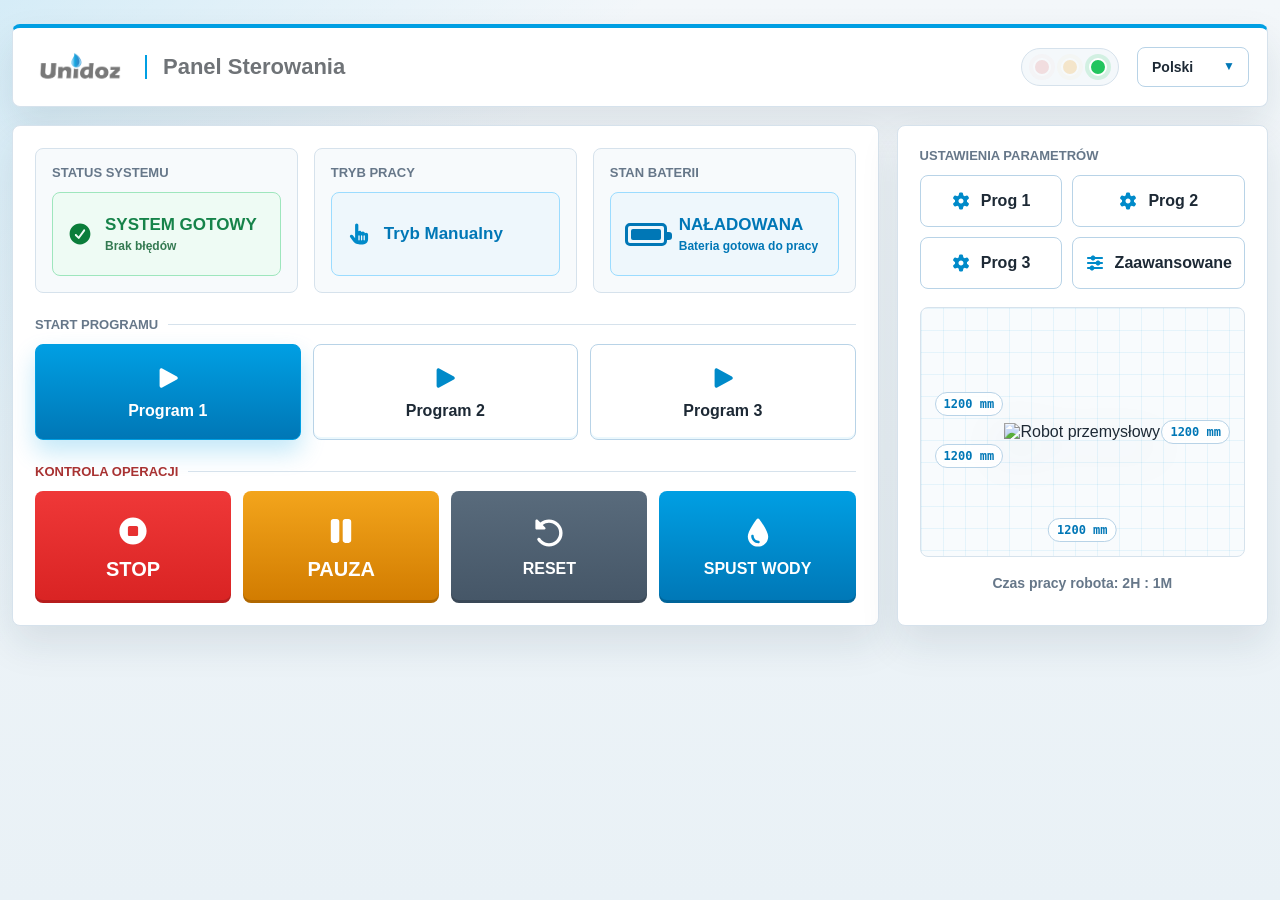
==== index.html @ 3aab7fe4 "New version of project" ====
<!DOCTYPE html>
<html lang="pl">
<head>
    <meta charset="UTF-8">
    <meta name="viewport" content="width=device-width, initial-scale=1.0">
    <title>UniDoz | Panel sterowania robota</title>
    <link rel="stylesheet" href="style.css">
</head>

<body>
<div class="container">
    <header class="topbar">
        <div class="logo-area">
            <img src="./img/unidoz_logo.png" alt="UniDoz">
            <span id="panelTitle">Panel Sterowania</span>
        </div>

        <div class="system-dots" aria-label="Lampki statusu systemu">
            <div class="dot red"></div>
            <div class="dot yellow"></div>
            <div class="dot green active"></div>
        </div>

        <div class="language-switcher">
            <select class="language-select" id="languageSelect">
                <option value="pl">Polski</option>
                <option value="en">English</option>
                <option value="de">Deutsch</option>
                <option value="fr">Francais</option>
                <option value="es">Espanol</option>
                <option value="ro">Romana</option>
                <option value="bg">Bulgarski</option>
                <option value="hu">Magyar</option>
            </select>
        </div>
    </header>

    <main class="dashboard-grid">
        <section class="main-panel">
            <div class="priority-grid">
                <div class="info-tile status-tile">
                    <div class="card-title" id="systemStatusTitle">Status systemu</div>
                    <div class="status-badge">
                        <img src="./img/check.svg" alt="">
                        <div>
                            <strong id="systemReady">SYSTEM GOTOWY</strong>
                            <small id="noErrors">Brak błędów</small>
                        </div>
                    </div>
                </div>

                <div class="info-tile">
                    <div class="card-title" id="workModeTitle">Tryb pracy</div>
                    <div class="mode-display">
                        <img id="manualModeImg" src="./img/hand-pointer.svg" alt="">
                        <span id="manualMode">Tryb Manualny</span>
                    </div>
                </div>

                <div class="info-tile battery-tile">
                    <div class="card-title" id="batteryTitle">Stan baterii</div>

                    <div class="battery-display battery-full">
                        <div class="battery-icon">
                            <div class="battery-fill"></div>
                        </div>

                        <div>
                            <strong id="batteryState">NAŁADOWANA</strong>
                            <small id="batteryInfo">Bateria gotowa do pracy</small>
                        </div>
                    </div>
                </div>
            </div>

            <div class="section-heading">
                <span id="startProgramTitle">Start Programu</span>
            </div>

            <div class="btn-group">
                <button class="btn-prog active">
                    <img id="program1" src="./img/play.svg" alt="">
                    <span id="btnProgram1">Program 1</span>
                </button>

                <button class="btn-prog">
                    <img id="program2" src="./img/play.svg" alt="">
                    <span id="btnProgram2">Program 2</span>
                </button>

                <button class="btn-prog">
                    <img id="program3" src="./img/play.svg" alt="">
                    <span id="btnProgram3">Program 3</span>
                </button>
            </div>

            <div class="section-heading danger-heading">
                <span id="operationControlTitle">Kontrola operacji</span>
            </div>

            <div class="action-grid">
                <button class="btn-action btn-stop">
                    <img id="stopIcon" src="./img/stop.svg" alt="">
                    <span id="stopBtn">STOP</span>
                </button>

                <button class="btn-action btn-pause">
                    <img id="pauseIcon" src="./img/pause.svg" alt="">
                    <span id="pauseBtn">PAUZA</span>
                </button>

                <button class="btn-action btn-reset">
                    <img id="resetIcon" src="./img/reset.svg" alt="">
                    <span id="resetBtn">RESET</span>
                </button>

                <button class="btn-action btn-water">
                    <img id="waterIcon" src="./img/droplet.svg" alt="">
                    <span id="waterBtn">SPUST WODY</span>
                </button>
            </div>
        </section>

        <aside class="side-panel">
            <div class="card-title" id="settingsTitle">Ustawienia parametrów</div>

            <div class="settings-row">
                <button class="config-btn">
                    <img src="./img/gear.svg" alt="">
                    <span id="settingsProgram1">Prog 1</span>
                </button>

                <button class="config-btn">
                    <img src="./img/gear.svg" alt="">
                    <span id="settingsProgram2">Prog 2</span>
                </button>

                <button class="config-btn">
                    <img src="./img/gear.svg" alt="">
                    <span id="settingsProgram3">Prog 3</span>
                </button>

                <button class="config-btn">
                    <img src="./img/sliders.svg" alt="">
                    <span id="advancedBtn">Zaawansowane</span>
                </button>
            </div>

            <div class="robot-visual">
                <div class="dim left-top">1200 <span class="unitMm">mm</span></div>
                <div class="dim left-bottom">1200 <span class="unitMm">mm</span></div>
                <div class="dim right">1200 <span class="unitMm">mm</span></div>
                <div class="dim bottom">1200 <span class="unitMm">mm</span></div>

                <div class="blueprint-box">
                    <img id="robotImage"
                         src="https://unidoz.com/images/com_hikashop/upload/thumbnails/666x1000f/robot_p22_1129484134.webp"
                         alt="Robot przemysłowy">
                </div>
            </div>

            <div class="work-time" id="workTime">
                Czas pracy robota: 2H : 1M
            </div>
        </aside>
    </main>
</div>

<script src="./script.js"></script>
</body>
</html>
---- style.css ----
:root {
    --brand-blue: #009fe3;
    --brand-blue-dark: #0077b6;
    --ink: #1d2935;
    --muted: #667789;
    --line: #d6e2ec;
    --panel: #ffffff;
    --panel-soft: #f7fafc;
    --field: #eef7fc;
    --success: #16834a;
    --success-bg: #eefbf4;
    --warning: #c77700;
    --warning-bg: #fff7e6;
    --danger: #d92323;
    --danger-dark: #b91515;
    --steel: #455667;
    --shadow: 0 18px 38px rgba(24, 47, 70, 0.1);
    --radius: 8px;
}

* {
    margin: 0;
    padding: 0;
    box-sizing: border-box;
}

html,
body {
    min-height: 100%;
}

body {
    min-height: 100vh;
    background:
        linear-gradient(135deg, rgba(0, 159, 227, 0.12), transparent 30%),
        linear-gradient(180deg, #f3f7fa 0%, #e9f1f6 100%);
    color: var(--ink);
    font-family: "Segoe UI", Arial, sans-serif;
    overflow-x: hidden;
}

button,
select {
    font: inherit;
}

button {
    border: 0;
}

.container {
    width: min(1280px, calc(100% - 24px));
    margin: 0 auto;
    padding: 24px 0;
}

.topbar {
    display: grid;
    grid-template-columns: 1fr auto auto;
    align-items: center;
    gap: 18px;
    background: var(--panel);
    border: 1px solid var(--line);
    border-top: 4px solid var(--brand-blue);
    border-radius: var(--radius);
    padding: 18px;
    box-shadow: var(--shadow);
}

.logo-area {
    display: flex;
    align-items: center;
    gap: 16px;
    min-width: 0;
}

.logo-area img {
    height: 42px;
    width: auto;
    border-radius: 6px;
    padding: 6px 8px;
}

.logo-area span {
    color: #6f7377;
    font-size: 22px;
    font-weight: 850;
    line-height: 1.1;
    border-left: 2px solid var(--brand-blue);
    padding-left: 16px;
}

.system-dots {
    display: flex;
    align-items: center;
    gap: 10px;
    background: #f4f8fb;
    border: 1px solid var(--line);
    border-radius: 999px;
    padding: 9px 11px;
}

.dot {
    width: 18px;
    height: 18px;
    border-radius: 50%;
    opacity: 0.2;
    border: 2px solid #ffffff;
}

.dot.active {
    opacity: 1;
}

.red {
    background: #e67575;
    box-shadow: 0 0 0 4px rgba(239, 68, 68, 0.13);
}

.yellow {
    background: #f59e0b;
    box-shadow: 0 0 0 4px rgba(245, 158, 11, 0.15);
}

.green {
    background: #22c55e;
    box-shadow: 0 0 0 4px rgba(34, 197, 94, 0.16);
}

.language-switcher {
    position: relative;
}

.language-select {
    appearance: none;
    background: #ffffff;
    color: var(--ink);
    border: 1px solid #b8d3e7;
    border-radius: var(--radius);
    padding: 11px 32px 11px 14px;
    font-size: 14px;
    font-weight: 750;
    cursor: pointer;
    outline: none;
}

.language-select option {
    background: #ffffff;
    color: var(--ink);
}

.language-switcher::after {
    content: "▼";
    position: absolute;
    right: 14px;
    top: 50%;
    transform: translateY(-55%);
    color: var(--brand-blue-dark);
    font-size: 12px;
    pointer-events: none;
}

.dashboard-grid {
    display: grid;
    grid-template-columns: minmax(0, 2.1fr) minmax(340px, 0.9fr);
    gap: 18px;
    margin-top: 18px;
}

.main-panel,
.side-panel {
    background: var(--panel);
    border: 1px solid var(--line);
    border-radius: var(--radius);
    padding: 22px;
    box-shadow: var(--shadow);
    min-width: 0;
}

.priority-grid {
    display: grid;
    grid-template-columns: repeat(3, minmax(0, 1fr));
    gap: 16px;
    margin-bottom: 22px;
}

.battery-tile {
    grid-column: auto;
}

.info-tile {
    background: var(--panel-soft);
    border: 1px solid var(--line);
    border-radius: var(--radius);
    padding: 16px;
    min-width: 0;
}

.card-title,
.section-heading {
    color: var(--muted);
    text-transform: uppercase;
    letter-spacing: 0;
    font-size: 13px;
    font-weight: 850;
    margin-bottom: 12px;
}

.section-heading {
    display: flex;
    align-items: center;
    gap: 10px;
    margin: 24px 0 12px;
}

.section-heading::after {
    content: "";
    height: 1px;
    flex: 1;
    background: var(--line);
}

.danger-heading {
    color: #a83232;
}

.status-badge,
.mode-display,
.battery-display {
    min-height: 84px;
    display: flex;
    align-items: center;
    gap: 12px;
    border-radius: var(--radius);
    padding: 14px;
}

.status-badge {
    background: var(--success-bg);
    border: 1px solid #9ee6bd;
    color: var(--success);
}

.mode-display,
.battery-display {
    background: var(--field);
    border: 1px solid #9bdcff;
    color: var(--brand-blue-dark);
}

.status-badge strong,
.battery-display strong {
    display: block;
    font-size: 17px;
    line-height: 1.15;
}

.status-badge small,
.battery-display small {
    display: block;
    margin-top: 5px;
    font-weight: 750;
    font-size: 12px;
}

.status-badge small {
    color: #347a52;
}

.mode-display {
    font-size: 17px;
    font-weight: 850;
}

.status-badge img,
.mode-display img,
.btn-prog img,
.config-btn img {
    flex: 0 0 auto;
    filter: brightness(0) saturate(100%) invert(35%) sepia(96%) saturate(1785%) hue-rotate(174deg) brightness(91%) contrast(101%);
}

.status-badge img {
    width: 26px;
    height: 26px;
    filter: brightness(0) saturate(100%) invert(35%) sepia(57%) saturate(760%) hue-rotate(94deg) brightness(92%) contrast(92%);
}

.mode-display img {
    width: 26px;
    height: 26px;
}

.battery-icon {
    position: relative;
    width: 42px;
    height: 23px;
    border: 3px solid currentColor;
    border-radius: 5px;
    padding: 3px;
    flex: 0 0 auto;
}

.battery-icon::after {
    content: "";
    position: absolute;
    right: -8px;
    top: 6px;
    width: 5px;
    height: 8px;
    background: currentColor;
    border-radius: 0 3px 3px 0;
}

.battery-fill {
    height: 100%;
    width: 100%;
    background: currentColor;
    border-radius: 2px;
}

.battery-full {
    background: var(--field);
    border-color: #9bdcff;
    color: var(--brand-blue-dark);
}

.battery-low {
    background: var(--warning-bg);
    border-color: #f3be55;
    color: var(--warning);
}

.battery-low .battery-fill {
    width: 28%;
}

.btn-group {
    display: grid;
    grid-template-columns: repeat(3, 1fr);
    gap: 12px;
}

.btn-prog {
    min-height: 96px;
    background: #ffffff;
    border: 1px solid #b8d3e7;
    color: var(--ink);
    border-radius: var(--radius);
    padding: 16px 10px;
    cursor: pointer;
    font-weight: 850;
    display: flex;
    flex-direction: column;
    align-items: center;
    justify-content: center;
    gap: 10px;
    box-shadow: inset 0 -2px 0 rgba(0, 159, 227, 0.08);
}

.btn-prog img {
    width: 28px;
    height: 28px;
}

.btn-prog.active {
    background: linear-gradient(180deg, var(--brand-blue), var(--brand-blue-dark));
    border-color: var(--brand-blue);
    color: #ffffff;
    box-shadow: 0 12px 24px rgba(0, 159, 227, 0.24);
}

.btn-prog.active img,
.btn-action img {
    filter: none;
}

.action-grid {
    display: grid;
    grid-template-columns: repeat(4, 1fr);
    gap: 12px;
}

.btn-action {
    min-height: 112px;
    border-radius: var(--radius);
    padding: 16px 10px;
    display: flex;
    flex-direction: column;
    align-items: center;
    justify-content: center;
    gap: 10px;
    font-weight: 900;
    cursor: pointer;
    color: #ffffff;
    text-align: center;
    box-shadow: inset 0 -3px 0 rgba(0, 0, 0, 0.16);
}

.btn-action img {
    width: 34px;
    height: 34px;
}

.btn-stop {
    background: linear-gradient(180deg, #ef3838, var(--danger));
    font-size: 20px;
}

.btn-pause {
    background: linear-gradient(180deg, #f3a51c, #d17b00);
    font-size: 20px;
}

.btn-reset {
    background: linear-gradient(180deg, #596b7c, var(--steel));
}

.btn-water {
    background: linear-gradient(180deg, var(--brand-blue), var(--brand-blue-dark));
}

.settings-row {
    display: grid;
    grid-template-columns: repeat(2, 1fr);
    gap: 10px;
}

.config-btn {
    min-height: 52px;
    background: #ffffff;
    border: 1px solid #b8d3e7;
    color: var(--ink);
    border-radius: var(--radius);
    padding: 12px;
    cursor: pointer;
    display: flex;
    align-items: center;
    justify-content: center;
    gap: 10px;
    font-weight: 850;
}

.config-btn img {
    width: 20px;
    height: 20px;
}

.robot-visual {
    position: relative;
    height: 250px;
    background:
        linear-gradient(rgba(0, 159, 227, 0.08) 1px, transparent 1px),
        linear-gradient(90deg, rgba(0, 159, 227, 0.08) 1px, transparent 1px),
        #f8fbfd;
    background-size: 22px 22px;
    border: 1px solid var(--line);
    border-radius: var(--radius);
    margin-top: 18px;
    overflow: hidden;
    display: flex;
    align-items: center;
    justify-content: center;
}

.blueprint-box {
    position: relative;
    z-index: 2;
}

.blueprint-box img {
    height: 285px;
    width: auto;
    max-width: 100%;
    object-fit: contain;
    filter: drop-shadow(0 14px 22px rgba(21, 42, 62, 0.15));
}

.dim {
    position: absolute;
    z-index: 3;
    color: var(--brand-blue-dark);
    font-size: 12px;
    font-weight: 850;
    font-family: Consolas, monospace;
    background: rgba(255, 255, 255, 0.9);
    border: 1px solid #b8d3e7;
    border-radius: 999px;
    padding: 4px 8px;
}

.left-top {
    left: 14px;
    top: 34%;
}

.left-bottom {
    left: 14px;
    top: 55%;
}

.right {
    right: 14px;
    top: 45%;
}

.bottom {
    bottom: 14px;
    left: 50%;
    transform: translateX(-50%);
}

.work-time {
    margin-top: 14px;
    color: var(--muted);
    padding: 4px;
    text-align: center;
    font-size: 14px;
    font-weight: 750;
}

button,
.language-select {
    transition: transform 0.18s ease, background-color 0.18s ease, border-color 0.18s ease, box-shadow 0.18s ease;
}

button:hover,
.language-select:hover {
    transform: translateY(-2px);
}

.btn-stop:hover {
    background: linear-gradient(180deg, #e02d2d, var(--danger-dark));
}

.btn-pause:hover {
    background: linear-gradient(180deg, #e79610, #bd6d00);
}

.btn-reset:hover {
    background: linear-gradient(180deg, #4f6070, #364453);
}

.btn-water:hover,
.btn-prog.active:hover {
    background: linear-gradient(180deg, #008fd0, #006aa5);
}

.btn-prog:hover,
.config-btn:hover,
.language-select:hover {
    border-color: var(--brand-blue);
    box-shadow: 0 10px 20px rgba(0, 159, 227, 0.16);
}

button:active {
    transform: translateY(0);
}

@media (max-width: 1100px) {
    .dashboard-grid,
    .priority-grid {
        grid-template-columns: 1fr;
    }

    .action-grid {
        grid-template-columns: 1fr 1fr;
    }
}

@media (max-width: 620px) {
    .container {
        width: min(100% - 16px, 520px);
        padding: 12px 0;
    }

    .topbar {
        grid-template-columns: 1fr;
        align-items: stretch;
    }

    .logo-area {
        justify-content: center;
        text-align: center;
        flex-direction: column;
    }

    .logo-area span {
        border-left: 0;
        border-top: 2px solid var(--brand-blue);
        padding-left: 0;
        padding-top: 12px;
    }

    .system-dots {
        justify-content: center;
    }

    .language-select {
        width: 100%;
    }

    .main-panel,
    .side-panel {
        padding: 16px;
    }

    .btn-group {
        grid-template-columns: 1fr;
    }

    .action-grid {
        grid-template-columns: 1fr;
    }

    .settings-row {
        grid-template-columns: 1fr;
    }

    .btn-action {
        min-height: 86px;
    }

    .robot-visual {
        height: 260px;
    }

    .blueprint-box img {
        height: 245px;
    }
}
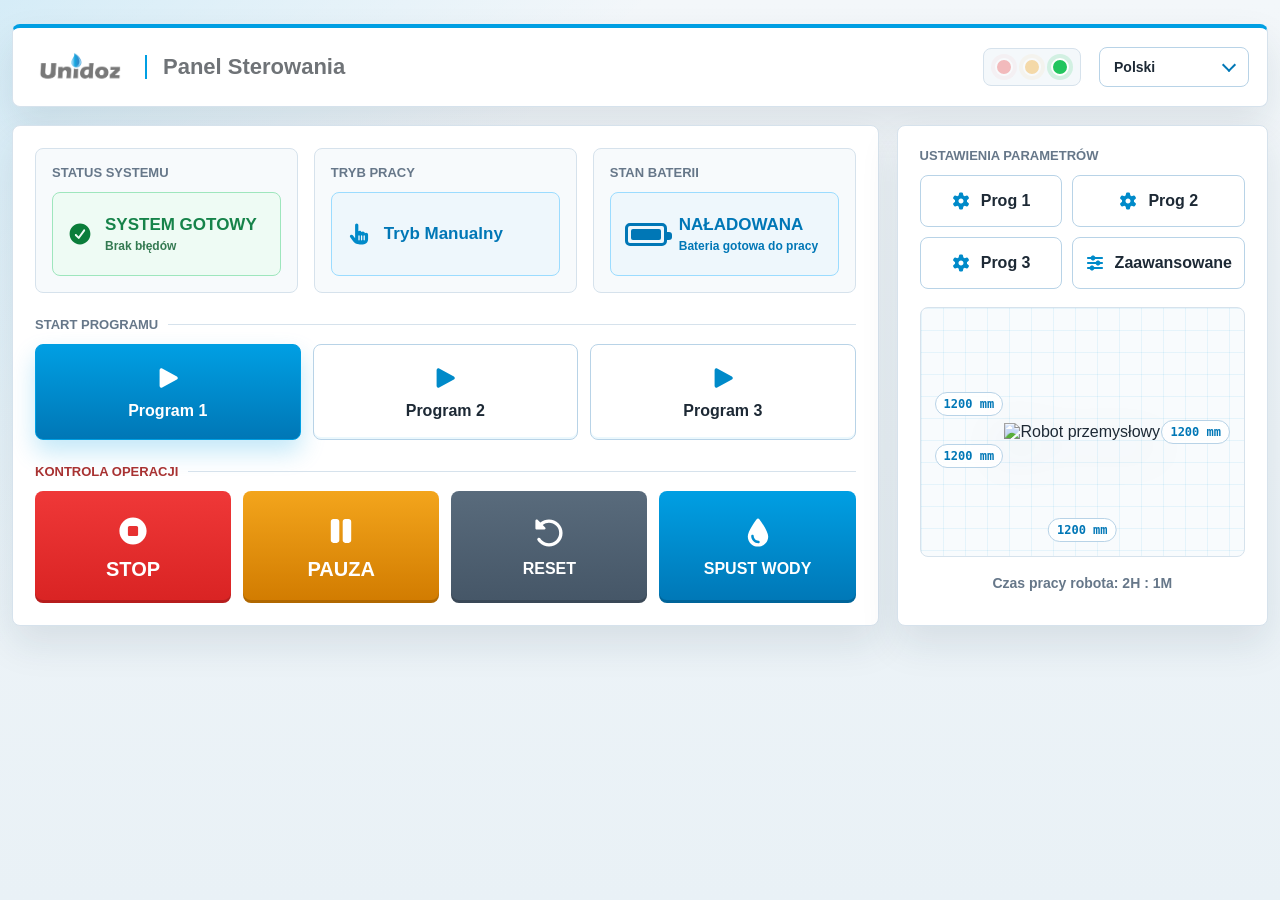
==== commit 90b3d8b0: "Changed header design" ====
--- a/index.html
+++ b/index.html
@@ -22,7 +22,23 @@
         </div>
 
         <div class="language-switcher">
-            <select class="language-select" id="languageSelect">
+            <button class="language-button" id="languageButton" type="button" aria-haspopup="listbox" aria-expanded="false">
+                <span class="language-label-full" id="selectedLanguageLabel">Polski</span>
+                <span class="language-label-short" id="selectedLanguageShort">PL</span>
+            </button>
+
+            <ul class="language-menu" id="languageMenu" role="listbox">
+                <li><button type="button" class="language-option active" data-lang="pl" data-short="PL">Polski</button></li>
+                <li><button type="button" class="language-option" data-lang="en" data-short="EN">English</button></li>
+                <li><button type="button" class="language-option" data-lang="de" data-short="DE">Deutsch</button></li>
+                <li><button type="button" class="language-option" data-lang="fr" data-short="FR">Francais</button></li>
+                <li><button type="button" class="language-option" data-lang="es" data-short="ES">Espanol</button></li>
+                <li><button type="button" class="language-option" data-lang="ro" data-short="RO">Romana</button></li>
+                <li><button type="button" class="language-option" data-lang="bg" data-short="BG">Bulgarski</button></li>
+                <li><button type="button" class="language-option" data-lang="hu" data-short="HU">Magyar</button></li>
+            </ul>
+
+            <select class="language-select" id="languageSelect" aria-hidden="true" tabindex="-1">
                 <option value="pl">Polski</option>
                 <option value="en">English</option>
                 <option value="de">Deutsch</option>
--- a/style.css
+++ b/style.css
@@ -96,7 +96,7 @@
     gap: 10px;
     background: #f4f8fb;
     border: 1px solid var(--line);
-    border-radius: 999px;
+    border-radius: var(--radius);
     padding: 9px 11px;
 }
 
@@ -104,7 +104,7 @@
     width: 18px;
     height: 18px;
     border-radius: 50%;
-    opacity: 0.2;
+    opacity: 0.34;
     border: 2px solid #ffffff;
 }
 
@@ -113,7 +113,7 @@
 }
 
 .red {
-    background: #e67575;
+    background: #ef4444;
     box-shadow: 0 0 0 4px rgba(239, 68, 68, 0.13);
 }
 
@@ -129,35 +129,96 @@
 
 .language-switcher {
     position: relative;
+    min-width: 150px;
 }
 
 .language-select {
+    position: absolute;
+    width: 1px;
+    height: 1px;
+    opacity: 0;
+    pointer-events: none;
+}
+
+.language-button {
     appearance: none;
+    position: relative;
+    width: 100%;
     background: #ffffff;
     color: var(--ink);
     border: 1px solid #b8d3e7;
     border-radius: var(--radius);
-    padding: 11px 32px 11px 14px;
+    padding: 11px 40px 11px 14px;
     font-size: 14px;
     font-weight: 750;
     cursor: pointer;
     outline: none;
-}
-
-.language-select option {
-    background: #ffffff;
-    color: var(--ink);
-}
-
-.language-switcher::after {
-    content: "▼";
+    text-align: left;
+}
+
+.language-label-short {
+    display: none;
+}
+
+.language-button::after {
+    content: "";
     position: absolute;
     right: 14px;
     top: 50%;
-    transform: translateY(-55%);
+    width: 8px;
+    height: 8px;
+    border-right: 2px solid var(--brand-blue-dark);
+    border-bottom: 2px solid var(--brand-blue-dark);
+    transform: translateY(-70%) rotate(45deg);
+    transform-origin: center;
+    pointer-events: none;
+    transition: transform 0.2s ease, border-color 0.2s ease;
+}
+
+.language-switcher.is-open .language-button::after {
+    transform: translateY(-25%) rotate(225deg);
+    border-color: var(--brand-blue);
+}
+
+.language-menu {
+    position: absolute;
+    top: calc(100% + 8px);
+    right: 0;
+    z-index: 20;
+    width: 100%;
+    list-style: none;
+    background: #ffffff;
+    border: 1px solid #b8d3e7;
+    border-radius: var(--radius);
+    box-shadow: 0 18px 34px rgba(24, 47, 70, 0.16);
+    overflow: hidden;
+    opacity: 0;
+    visibility: hidden;
+    transform: translateY(-8px) scaleY(0.94);
+    transform-origin: top;
+    transition: opacity 0.18s ease, transform 0.18s ease, visibility 0.18s ease;
+}
+
+.language-switcher.is-open .language-menu {
+    opacity: 1;
+    visibility: visible;
+    transform: translateY(0) scaleY(1);
+}
+
+.language-option {
+    width: 100%;
+    background: #ffffff;
+    color: var(--ink);
+    padding: 10px 14px;
+    cursor: pointer;
+    text-align: left;
+    font-size: 14px;
+    font-weight: 700;
+}
+
+.language-option.active {
+    background: var(--field);
     color: var(--brand-blue-dark);
-    font-size: 12px;
-    pointer-events: none;
 }
 
 .dashboard-grid {
@@ -520,41 +581,48 @@
 }
 
 button,
-.language-select {
+.language-button {
     transition: transform 0.18s ease, background-color 0.18s ease, border-color 0.18s ease, box-shadow 0.18s ease;
-}
-
-button:hover,
-.language-select:hover {
-    transform: translateY(-2px);
-}
-
-.btn-stop:hover {
-    background: linear-gradient(180deg, #e02d2d, var(--danger-dark));
-}
-
-.btn-pause:hover {
-    background: linear-gradient(180deg, #e79610, #bd6d00);
-}
-
-.btn-reset:hover {
-    background: linear-gradient(180deg, #4f6070, #364453);
-}
-
-.btn-water:hover,
-.btn-prog.active:hover {
-    background: linear-gradient(180deg, #008fd0, #006aa5);
-}
-
-.btn-prog:hover,
-.config-btn:hover,
-.language-select:hover {
-    border-color: var(--brand-blue);
-    box-shadow: 0 10px 20px rgba(0, 159, 227, 0.16);
 }
 
 button:active {
     transform: translateY(0);
+}
+
+@media (hover: hover) and (pointer: fine) {
+    .language-option:hover {
+        background: var(--field);
+        color: var(--brand-blue-dark);
+    }
+
+    button:hover,
+    .language-button:hover {
+        transform: translateY(-2px);
+    }
+
+    .btn-stop:hover {
+        background: linear-gradient(180deg, #e02d2d, var(--danger-dark));
+    }
+
+    .btn-pause:hover {
+        background: linear-gradient(180deg, #e79610, #bd6d00);
+    }
+
+    .btn-reset:hover {
+        background: linear-gradient(180deg, #4f6070, #364453);
+    }
+
+    .btn-water:hover,
+    .btn-prog.active:hover {
+        background: linear-gradient(180deg, #008fd0, #006aa5);
+    }
+
+    .btn-prog:hover,
+    .config-btn:hover,
+    .language-button:hover {
+        border-color: var(--brand-blue);
+        box-shadow: 0 10px 20px rgba(0, 159, 227, 0.16);
+    }
 }
 
 @media (max-width: 1100px) {
@@ -562,7 +630,6 @@
     .priority-grid {
         grid-template-columns: 1fr;
     }
-
     .action-grid {
         grid-template-columns: 1fr 1fr;
     }
@@ -575,29 +642,112 @@
     }
 
     .topbar {
-        grid-template-columns: 1fr;
-        align-items: stretch;
+        grid-template-columns: 1fr auto;
+        align-items: center;
+        gap: 12px;
+        padding: 10px 12px;
+        border-top-width: 3px;
     }
 
     .logo-area {
+        grid-column: auto;
+        grid-row: 1;
+        justify-content: flex-start;
+        text-align: left;
+        flex-direction: row;
+        gap: 10px;
+        min-width: 0;
+    }
+
+    .logo-area img {
+        height: 34px;
+        padding: 3px 5px;
+        flex: 0 0 auto;
+    }
+
+    .logo-area span {
+        border-left: 2px solid var(--brand-blue);
+        border-top: 0;
+        padding-left: 10px;
+        padding-top: 0;
+        /* font-size: 22px; */
+        white-space: normal;
+        overflow-wrap: anywhere;
+    }
+
+    .system-dots {
+        grid-column: 1 / -1;
+        grid-row: 2;
         justify-content: center;
+        justify-self: center;
+        gap: 14px;
+        padding: 12px 18px;
+        min-height: 54px;
+        width: max-content;
+        box-shadow: 0 10px 24px rgba(24, 47, 70, 0.1);    
+        margin-top: 12px;
+    }
+
+    .dot {
+        width: 24px;
+        height: 24px;
+        border-width: 3px;
+    }
+
+    .language-switcher {
+        grid-column: 2;
+        grid-row: 1;
+        width: auto;
+        min-width: 0;
+        justify-self: end;
+    }
+
+    .language-button {
+        min-height: 34px;
+        width: 54px;
+        padding: 7px 22px 7px 8px;
+        color: var(--muted);
+        font-size: 12px;
+        font-weight: 800;
+        background: #f8fbfd;
+        border-color: #d6e2ec;
         text-align: center;
-        flex-direction: column;
-    }
-
-    .logo-area span {
-        border-left: 0;
-        border-top: 2px solid var(--brand-blue);
-        padding-left: 0;
-        padding-top: 12px;
-    }
-
-    .system-dots {
-        justify-content: center;
-    }
-
-    .language-select {
-        width: 100%;
+    }
+
+    .language-label-full {
+        display: none;
+    }
+
+    .language-label-short {
+        display: inline;
+    }
+
+    .language-button::after {
+        right: 9px;
+        width: 6px;
+        height: 6px;
+        border-width: 1.5px;
+        border-color: var(--muted);
+    }
+
+    .language-menu {
+        top: calc(100% + 6px);
+        right: 0;
+        width: 118px;
+    }
+
+    .language-option {
+        padding: 9px 12px;
+        font-size: 13px;
+    }
+
+    .language-option {
+        font-size: 0;
+    }
+
+    .language-option::after {
+        content: attr(data-short);
+        font-size: 13px;
     }
 
     .main-panel,
@@ -605,10 +755,6 @@
         padding: 16px;
     }
 
-    .btn-group {
-        grid-template-columns: 1fr;
-    }
-
     .action-grid {
         grid-template-columns: 1fr;
     }
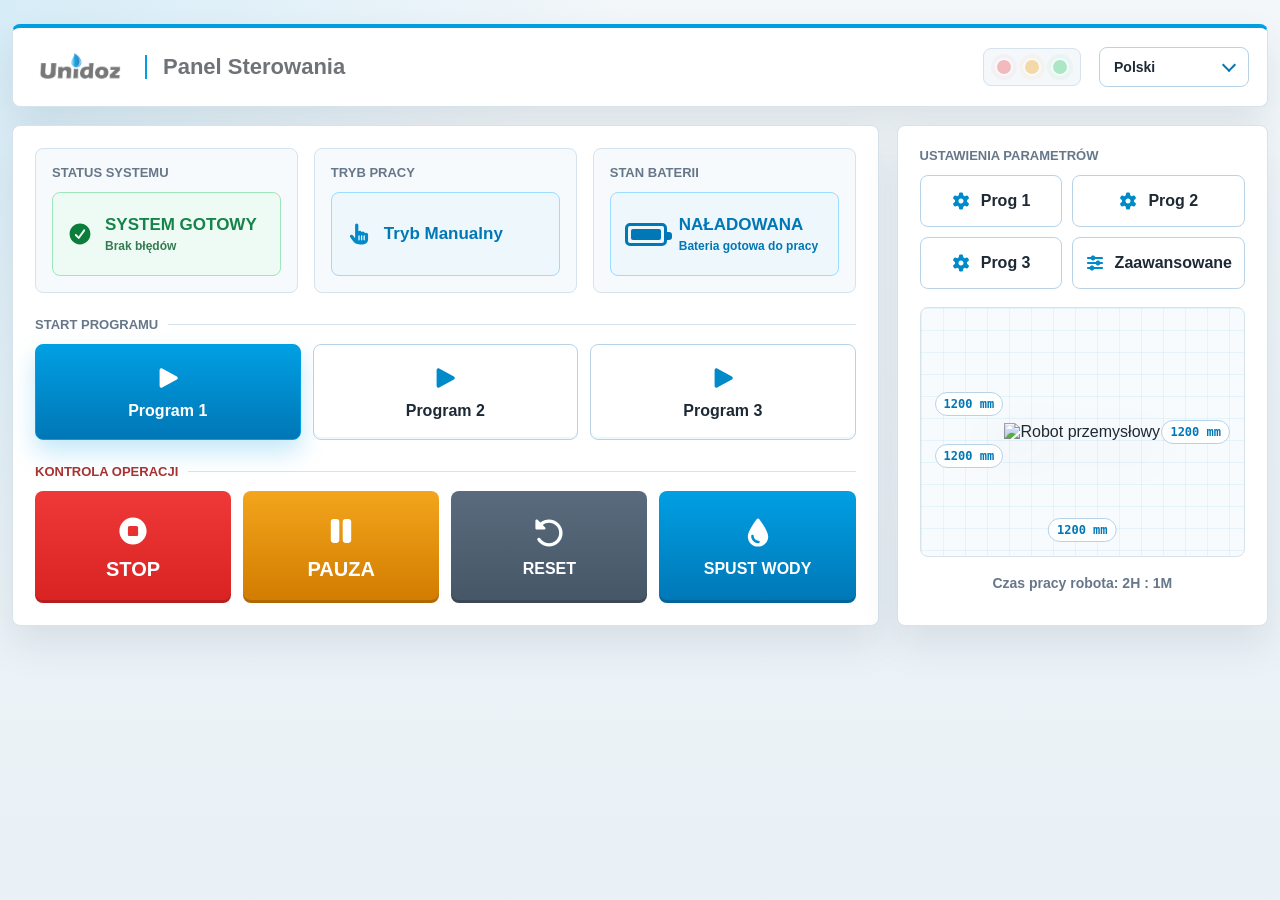
==== commit dfb94854: "Added vars to new vertion site" ====
--- a/index.html
+++ b/index.html
@@ -16,9 +16,9 @@
         </div>
 
         <div class="system-dots" aria-label="Lampki statusu systemu">
-            <div class="dot red"></div>
-            <div class="dot yellow"></div>
-            <div class="dot green active"></div>
+            <div id="redDot" class="dot red"></div>
+            <div id="yellowDot" class="dot yellow"></div>
+            <div id="greenDot" class="dot green"></div>
         </div>
 
         <div class="language-switcher">
@@ -59,7 +59,7 @@
                     <div class="status-badge">
                         <img src="./img/check.svg" alt="">
                         <div>
-                            <strong id="systemReady">SYSTEM GOTOWY</strong>
+                            <strong id="error-description">SYSTEM GOTOWY</strong>
                             <small id="noErrors">Brak błędów</small>
                         </div>
                     </div>
@@ -93,18 +93,18 @@
                 <span id="startProgramTitle">Start Programu</span>
             </div>
 
-            <div class="btn-group">
-                <button class="btn-prog active">
+            <div id="auto-btns" class="btn-group">
+                <button id="auto-btn-1" class="btn-prog active">
                     <img id="program1" src="./img/play.svg" alt="">
                     <span id="btnProgram1">Program 1</span>
                 </button>
 
-                <button class="btn-prog">
+                <button id="auto-btn-2" class="btn-prog">
                     <img id="program2" src="./img/play.svg" alt="">
                     <span id="btnProgram2">Program 2</span>
                 </button>
 
-                <button class="btn-prog">
+                <button id="auto-btn-3" class="btn-prog">
                     <img id="program3" src="./img/play.svg" alt="">
                     <span id="btnProgram3">Program 3</span>
                 </button>
@@ -115,22 +115,22 @@
             </div>
 
             <div class="action-grid">
-                <button class="btn-action btn-stop">
+                <button id="stopBtn" class="btn-action btn-stop">
                     <img id="stopIcon" src="./img/stop.svg" alt="">
                     <span id="stopBtn">STOP</span>
                 </button>
 
-                <button class="btn-action btn-pause">
+                <button id="pauseBtn" class="btn-action btn-pause">
                     <img id="pauseIcon" src="./img/pause.svg" alt="">
                     <span id="pauseBtn">PAUZA</span>
                 </button>
 
-                <button class="btn-action btn-reset">
+                <button id="resetBtn" class="btn-action btn-reset">
                     <img id="resetIcon" src="./img/reset.svg" alt="">
                     <span id="resetBtn">RESET</span>
                 </button>
 
-                <button class="btn-action btn-water">
+                <button id="drainBtn" class="btn-action btn-water">
                     <img id="waterIcon" src="./img/droplet.svg" alt="">
                     <span id="waterBtn">SPUST WODY</span>
                 </button>
@@ -160,6 +160,155 @@
                     <img src="./img/sliders.svg" alt="">
                     <span id="advancedBtn">Zaawansowane</span>
                 </button>
+            </div>
+            <!-- Settings for programs -->
+            <div class="settings-programs">
+                <button class="btn-popup">X</button>
+                <div class="title-popup" id="title-1">Zmiana parametrów programy N1</div>
+                <form id="settings-program-form1" class="settings-program">
+                    <label for="param1-1">Pozycja robota [mm]:</label>
+                    <input id="param1-1" name="param1" type="number" value=':="dbSettings".settingProgam1.setRightDistance:'>
+                    <label for="param1-2">Prędkość robota:</label>
+                    <input id="param1-2" name="param2" type="number" value=':="dbSettings".settingProgam1.setVelocity:'>
+                    <label for="param1-3">Prędkość ramia:</label>
+                    <input id="param1-3" name="param3" type="number" value=':="dbSettings".settingProgam1.setWashVelocity:'>
+                    <label for="param1-4">Prawa pozycja ramia [mm]:</label>
+                    <input id="param1-4" name="param4" type="number" value=':="dbSettings".settingProgam1.setWashRightPosition:'>
+                    <label for="param1-5">Lewa pozycja ramia [mm]:</label>
+                    <input id="param1-5"  name="param5" type="number" value=':="dbSettings".settingProgam1.setWashLeftPosition:'>
+                    <button type="submit" class="settings-btn">Zapisz ustawienia</button>
+                </form>
+            </div>
+            <div class="settings-programs">
+                <button class="btn-popup">X</button>
+                <div class="title-popup">Zmiana parametrów programy N2</div>
+                <form id="settings-program-form2" class="settings-program">
+                    <label for="param2-1">Pozycja robota [mm]:</label>
+                    <input id="param2-1" name="param1" type="number" value=':="dbSettings".settingProgam2.setRightDistance:'>
+                    <label for="param2-2">Prędkość robota:</label>
+                    <input id="param2-2" name="param2" type="number" value=':="dbSettings".settingProgam2.setVelocity:'>
+                    <label for="param2-3">Prędkość ramia:</label>
+                    <input id="param2-3" name="param3" type="number" value=':="dbSettings".settingProgam2.setWashVelocity:'>
+                    <label for="param2-4">Prawa pozycja ramia [mm]:</label>
+                    <input id="param2-4" name="param4" type="number" value=':="dbSettings".settingProgam2.setWashRightPosition:'>
+                    <label for="param2-5">Lewa pozycja ramia [mm]:</label>
+                    <input id="param2-5"  name="param5" type="number" value=':="dbSettings".settingProgam2.setWashLeftPosition:'>
+                    <button type="submit" class="settings-btn">Zapisz ustawienia</button>
+                </form>
+            </div>
+            <div class="settings-programs">
+                <button class="btn-popup">X</button>
+                <div class="title-popup">Zmiana parametrów programy N3</div>
+                <form id="settings-program-form3" class="settings-program">
+                    <label for="param3-1">Pozycja robota [mm]:</label>
+                    <input id="param3-1" name="param1" type="number" value=':="dbSettings".settingProgam3.setRightDistance:'>
+                    <label for="param3-2">Prędkość robota:</label>
+                    <input id="param3-2" name="param2" type="number" value=':="dbSettings".settingProgam3.setVelocity:'>
+                    <label for="param3-3">Prędkość ramia:</label>
+                    <input id="param3-3" name="param3" type="number" value=':="dbSettings".settingProgam3.setWashVelocity:'>
+                    <label for="param3-4">Prawa pozycja ramia [mm]:</label>
+                    <input id="param3-4" name="param4" type="number" value=':="dbSettings".settingProgam3.setWashRightPosition:'>
+                    <label for="param3-5">Lewa pozycja ramia [mm]:</label>
+                    <input id="param3-5"  name="param5" type="number" value=':="dbSettings".settingProgam3.setWashLeftPosition:'>
+                    <button type="submit" class="settings-btn">Zapisz ustawienia</button>
+                </form>
+            </div>
+            <div class="settings-programs wide-modal">
+                <button class="btn-popup">X</button>
+                <div class="title-popup">Zaawansowane parametry robota</div>
+                <form id="settings-program-form4" class="settings-program">
+                    <div class="field-pair four-cols">
+                        <div>
+                            <label for="param-robot-1">Prędkość robota w trybie ręcznym:</label>
+                            <input id="param-robot-1" name="param1" type="number" value=':="dbSettings".setManualVelocity:'>
+                        </div>
+                        <div>
+                            <label for="param-robot-2">Minimalna odleglość z przodu:</label>
+                            <input id="param-robot-2" name="param2" type="number" value=':="dbSettings".frontLimitToSetRobot:'>
+                        </div>
+                        <div>
+                            <label for="param-robot-11">Dopuszczona różnica wyrównania się:</label>
+                            <input id="param-robot-11" name="param11" type="number" value=':="dbSettings".diffDistanceToAllign:'>
+                        </div>
+                        <div>
+                            <label for="param-robot-12">Minimalny dystans do pełnego obrotu ramia:</label>
+                            <input id="param-robot-12" name="param12" type="number" value=':="dbSettings".minDistanceToFullWashAngle:'>
+                        </div>
+                    </div>
+                    <div class="field-pair">
+                        <div>
+                            <label for="param-robot-13">Dystans między prawym czujnikiem a ramiem:</label>
+                            <input id="param-robot-13" name="param13" type="number" value=':="dbSettings".distanceToResetSWLimitOfWM:'>
+                        </div>
+                        <div>
+                            <label for="param-robot-14">Korekta dystansu z przodu:</label>
+                            <input id="param-robot-14" name="param14" type="number" value=':="dbSettings".correctFrontDistance:'>
+                        </div>
+                        <div>
+                            <label for="param-robot-15">Ilość kroków:</label>
+                            <input id="param-robot-15" name="param15" type="number" value=':="dbSettings".maxRobotSteps:'>
+                        </div>
+                    </div>
+                    <div class="settings-group-row">
+                        <div class="settings-group-block">
+                            <div class="title-settings-group">Ilość mycia</div>
+                            <div class="settings-group">
+                                <div class="settings-group-item">
+                                    <label for="param-robot-3">start:</label>
+                                    <input id="param-robot-3" name="param3" type="number" value=':="dbSettings".numWashesBeforeStart:'>
+                                </div>
+                                <div class="settings-group-item">
+                                    <label for="param-robot-4">stop:</label>
+                                    <input id="param-robot-4" name="param4" type="number" value=':="dbSettings".numWashesAtTheEnd:'>
+                                </div>
+                            </div>
+                        </div>
+                        <div class="settings-group-block">
+                            <div class="title-settings-group">Pozycja ramia podczas wykrywania objektu</div>
+                            <div class="settings-group">
+                                <div class="settings-group-item">
+                                    <label for="param-robot-5">lewa:</label>
+                                    <input id="param-robot-5" name="param5" type="number" value=':="dbSettings".leftSWLimit:'>
+                                </div>
+                                <div class="settings-group-item">
+                                    <label for="param-robot-6">prawa:</label>
+                                    <input id="param-robot-6" name="param6" type="number" value=':="dbSettings".rightSWLimit:'>
+                                </div>
+                            </div>
+                        </div>
+                    </div>
+                    <div class="settings-group-row two-blocks">
+                        <div class="settings-group-block">
+                            <div class="title-settings-group">Prędkość robota przy</div>
+                            <div class="settings-group">
+                                <div class="settings-group-item">
+                                    <label for="param-robot-7">pozycjonowaniu:</label>
+                                    <input id="param-robot-7" name="param7" type="number" value=':="dbSettings".setRobotVelocity:'>
+                                </div>
+                                <div class="settings-group-item">
+                                    <label for="param-robot-8">wyrównaniu:</label>
+                                    <input id="param-robot-8" name="param8" type="number" value=':="dbSettings".allignVelocity:'>
+                                </div>
+                            </div>
+                        </div>
+                        <div class="settings-group-block">
+                            <div class="title-settings-group">Histyreza jazdy robota</div>
+                            <div class="settings-group">
+                                <div class="settings-group-item">
+                                    <label for="param-robot-9">plus:</label>
+                                    <input id="param-robot-9" name="param9" type="number" value=':="dbSettings".maxRightDistanceToCorrecRobotDriving:'>
+                                </div>
+                                <div class="settings-group-item">
+                                    <label for="param-robot-10">minus:</label>
+                                    <input id="param-robot-10" name="param10" type="number" value=':="dbSettings".minRightDistanceToCorrecRobotDriving:'>
+                                </div>
+                            </div>
+                        </div>
+                    </div>
+                    
+
+                    <button type="submit" class="settings-btn">Zapisz ustawienia</button>
+                </form>
             </div>
 
             <div class="robot-visual">
--- a/style.css
+++ b/style.css
@@ -472,6 +472,12 @@
     background: linear-gradient(180deg, #f3a51c, #d17b00);
     font-size: 20px;
 }
+.wait {
+    background: linear-gradient(180deg, #e6d073, #f0c91e);
+}
+.continue {
+    background: linear-gradient(180deg, #4adf3c, #1ad109);
+}
 
 .btn-reset {
     background: linear-gradient(180deg, #596b7c, var(--steel));
@@ -505,6 +511,229 @@
 .config-btn img {
     width: 20px;
     height: 20px;
+}
+.settings-programs {
+    position: fixed;
+    top: 120px;
+    left: 260px;
+    width: 420px;
+    background: #1f2937;
+    border: 2px solid #4d6486;
+    border-radius: 12px;
+    box-shadow: 0 20px 45px rgba(0,0,0,.45);
+    opacity: 0;
+    visibility: hidden;
+    transform: scale(.95);
+    transition: .25s;
+    z-index: 999;
+}
+
+.settings-programs.wide-modal {
+    width: fit-content;
+    max-width: min(1280px, calc(100vw - 24px));
+    min-width: 540px;
+    max-height: min(88vh, 900px);
+    top: 50%;
+    left: 50%;
+    transform: translate(-50%, -50%) scale(.95);
+    overflow: hidden;
+}
+
+.settings-programs.active-program {
+    opacity: 1;
+    visibility: visible;
+    transform: scale(1);
+}
+
+.settings-programs.wide-modal.active-program {
+    transform: translate(-50%, -50%) scale(1);
+}
+.title-popup {
+    background: #334155;
+    color: white;
+    padding: 14px 18px;
+    font-weight: 600;
+    cursor: grab;
+    border-radius: 10px 10px 0 0;
+    user-select: none;
+}
+
+/* ====== Zamykanie ====== */
+
+.btn-popup {
+    position: absolute;
+    right: 12px;
+    top: 10px;
+    width: 30px;
+    height: 30px;
+    border: none;
+    border-radius: 50%;
+    background: #ef4444;
+    color: white;
+    cursor: pointer;
+    font-weight: bold;
+}
+
+.btn-popup:hover{
+    background:#dc2626;
+}
+.settings-program {
+    display: flex;
+    flex-direction: column;
+    padding: 10px;
+    gap: 4px;
+}
+
+.settings-programs.wide-modal .settings-program {
+    max-height: calc(88vh - 56px);
+    overflow-y: auto;
+    padding-right: 12px;
+    box-sizing: border-box;
+}
+
+.settings-programs.wide-modal .settings-program::-webkit-scrollbar {
+    width: 8px;
+}
+
+.settings-programs.wide-modal .settings-program::-webkit-scrollbar-thumb {
+    background: #4b5563;
+    border-radius: 999px;
+}
+
+.settings-program > label,
+.settings-program > .field-pair {
+    color: #f8fafc;
+    font-size: 14px;
+}
+
+.settings-program label {
+    color: #f8fafc;
+    display: block;
+}
+
+.settings-program .field-pair {
+    display: grid;
+    grid-template-columns: repeat(4, minmax(0, 1fr));
+    gap: 4px;
+    align-items: end;
+}
+
+.settings-program .field-pair.four-cols {
+    grid-template-columns: repeat(4, minmax(0, 1fr));
+}
+
+.settings-program .inline-field-row {
+    display: grid;
+    grid-template-columns: repeat(2, minmax(0, 1fr));
+    gap: 4px;
+}
+
+.settings-program .inline-field-item {
+    display: flex;
+    flex-direction: column;
+    gap: 1px;
+}
+
+.settings-program .field-pair > div {
+    display: flex;
+    flex-direction: column;
+    gap: 1px;
+}
+
+.settings-program input{
+    height:26px;
+    border:none;
+    border-radius:6px;
+    padding:0 6px;
+    font-size:11px;
+    box-sizing: border-box;
+    width: 100%;
+    max-width: 130px;
+}
+
+.settings-program .title-settings-group {
+    color: white;
+    font-size: 11px;
+    font-weight: 600;
+    margin-top: 3px;
+    margin-bottom: 1px;
+    text-transform: uppercase;
+    letter-spacing: 0.04em;
+}
+
+.settings-program .settings-group-row {
+    display: grid;
+    grid-template-columns: repeat(2, minmax(0, 1fr));
+    gap: 4px;
+}
+
+.settings-program .settings-group-row.two-blocks {
+    grid-template-columns: repeat(2, minmax(0, 1fr));
+}
+
+.settings-program .settings-group-block {
+    display: flex;
+    flex-direction: column;
+    gap: 2px;
+}
+
+.settings-program .settings-group {
+    display: flex;
+    flex-wrap: wrap;
+    gap: 4px;
+}
+
+.settings-program .settings-group-item {
+    display: flex;
+    flex: 1 1 calc(50% - 4px);
+    min-width: 120px;
+    flex-direction: column;
+    gap: 1px;
+}
+
+@media (max-width: 1024px) {
+    .settings-program .field-pair {
+        grid-template-columns: repeat(2, minmax(0, 1fr));
+    }
+}
+
+@media (max-width: 768px) {
+    .settings-program .field-pair {
+        grid-template-columns: 1fr;
+    }
+
+    .settings-program .settings-group-row {
+        grid-template-columns: 1fr;
+    }
+
+    .settings-program .settings-group {
+        flex-direction: column;
+    }
+
+    .settings-program .settings-group-item {
+        flex: 1 1 100%;
+        min-width: 0;
+    }
+}
+
+.settings-program .settings-group-item label,
+.settings-program .field-pair label {
+    font-size: 12px;
+}
+
+.settings-btn{
+    margin-top:2px;
+    height:34px;
+    border:none;
+    border-radius:8px;
+    background:#0078ff;
+    color:white;
+    cursor:pointer;
+    font-size:15px;
+}
+
+.settings-btn:hover{
+    background:#0067db;
 }
 
 .robot-visual {
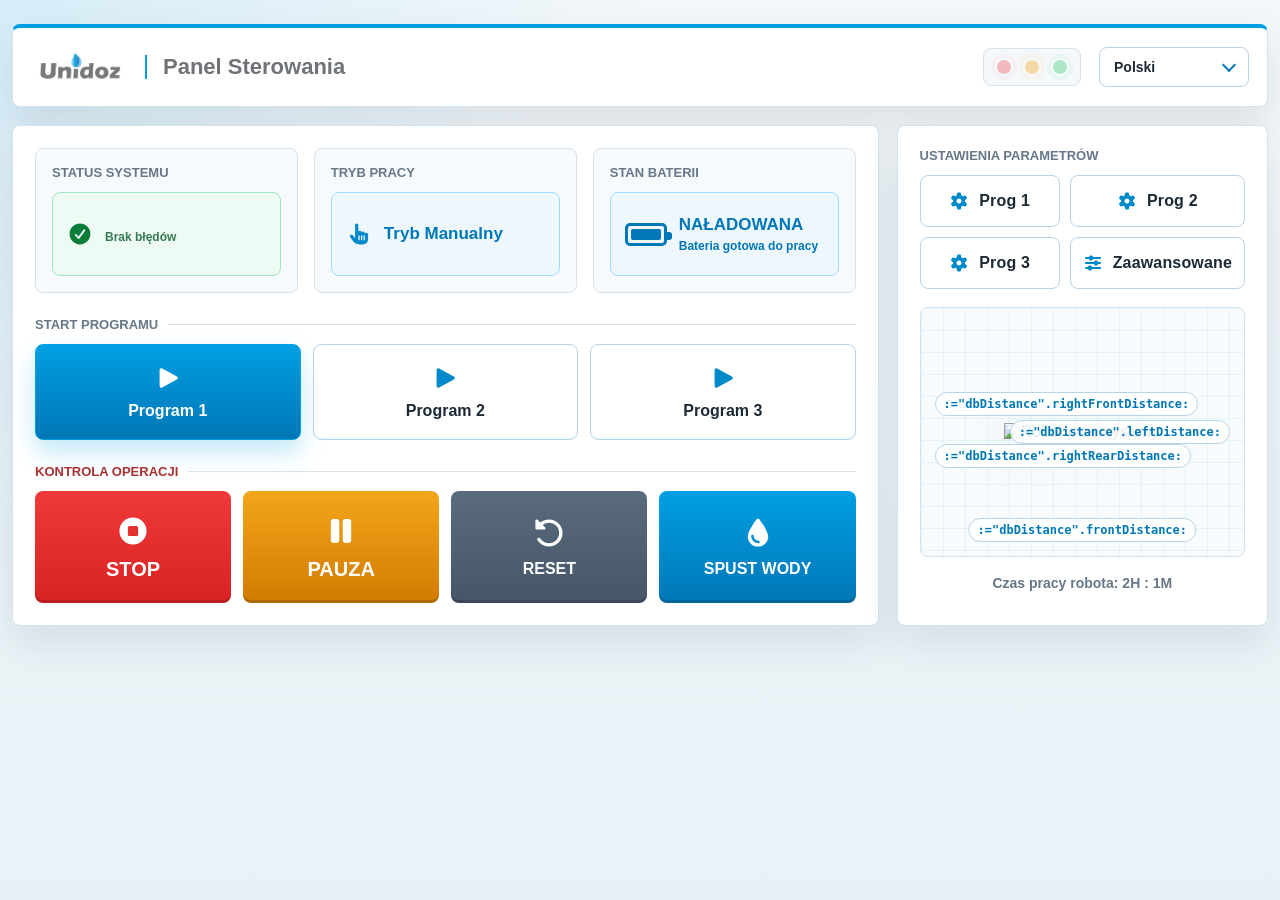
==== commit 8689f82b: "Added settings forms and robot distance" ====
--- a/index.html
+++ b/index.html
@@ -3,7 +3,9 @@
 <head>
     <meta charset="UTF-8">
     <meta name="viewport" content="width=device-width, initial-scale=1.0">
-    <title>UniDoz | Panel sterowania robota</title>
+    <link rel="icon" type="image/png" href="./img/drop.png">
+    <title>Unidoz</title>
+    <script src="jquery.min.js"></script>
     <link rel="stylesheet" href="style.css">
 </head>
 
@@ -164,114 +166,120 @@
             <!-- Settings for programs -->
             <div class="settings-programs">
                 <button class="btn-popup">X</button>
-                <div class="title-popup" id="title-1">Zmiana parametrów programy N1</div>
+                <div class="title-popup" id="title-1" data-translate-key="program1Title">Zmiana parametrów programy N1</div>
                 <form id="settings-program-form1" class="settings-program">
-                    <label for="param1-1">Pozycja robota [mm]:</label>
+                    <label for="param1-1" data-translate-key="programFieldRobotPosition">Pozycja robota [mm]:</label>
                     <input id="param1-1" name="param1" type="number" value=':="dbSettings".settingProgam1.setRightDistance:'>
-                    <label for="param1-2">Prędkość robota:</label>
+                    <label for="param1-2" data-translate-key="programFieldRobotVelocity">Prędkość robota:</label>
                     <input id="param1-2" name="param2" type="number" value=':="dbSettings".settingProgam1.setVelocity:'>
-                    <label for="param1-3">Prędkość ramia:</label>
+                    <label for="param1-3" data-translate-key="programFieldArmVelocity">Prędkość ramia:</label>
                     <input id="param1-3" name="param3" type="number" value=':="dbSettings".settingProgam1.setWashVelocity:'>
-                    <label for="param1-4">Prawa pozycja ramia [mm]:</label>
+                    <label for="param1-4" data-translate-key="programFieldArmRightPosition">Prawa pozycja ramia [mm]:</label>
                     <input id="param1-4" name="param4" type="number" value=':="dbSettings".settingProgam1.setWashRightPosition:'>
-                    <label for="param1-5">Lewa pozycja ramia [mm]:</label>
+                    <label for="param1-5" data-translate-key="programFieldArmLeftPosition">Lewa pozycja ramia [mm]:</label>
                     <input id="param1-5"  name="param5" type="number" value=':="dbSettings".settingProgam1.setWashLeftPosition:'>
-                    <button type="submit" class="settings-btn">Zapisz ustawienia</button>
+                    <div class="form-actions">
+                        <button type="submit" class="settings-btn" data-translate-key="saveSettings">Zapisz ustawienia</button>
+                    </div>
                 </form>
             </div>
             <div class="settings-programs">
                 <button class="btn-popup">X</button>
-                <div class="title-popup">Zmiana parametrów programy N2</div>
+                <div class="title-popup" data-translate-key="program2Title">Zmiana parametrów programy N2</div>
                 <form id="settings-program-form2" class="settings-program">
-                    <label for="param2-1">Pozycja robota [mm]:</label>
+                    <label for="param2-1" data-translate-key="programFieldRobotPosition">Pozycja robota [mm]:</label>
                     <input id="param2-1" name="param1" type="number" value=':="dbSettings".settingProgam2.setRightDistance:'>
-                    <label for="param2-2">Prędkość robota:</label>
+                    <label for="param2-2" data-translate-key="programFieldRobotVelocity">Prędkość robota:</label>
                     <input id="param2-2" name="param2" type="number" value=':="dbSettings".settingProgam2.setVelocity:'>
-                    <label for="param2-3">Prędkość ramia:</label>
+                    <label for="param2-3" data-translate-key="programFieldArmVelocity">Prędkość ramia:</label>
                     <input id="param2-3" name="param3" type="number" value=':="dbSettings".settingProgam2.setWashVelocity:'>
-                    <label for="param2-4">Prawa pozycja ramia [mm]:</label>
+                    <label for="param2-4" data-translate-key="programFieldArmRightPosition">Prawa pozycja ramia [mm]:</label>
                     <input id="param2-4" name="param4" type="number" value=':="dbSettings".settingProgam2.setWashRightPosition:'>
-                    <label for="param2-5">Lewa pozycja ramia [mm]:</label>
+                    <label for="param2-5" data-translate-key="programFieldArmLeftPosition">Lewa pozycja ramia [mm]:</label>
                     <input id="param2-5"  name="param5" type="number" value=':="dbSettings".settingProgam2.setWashLeftPosition:'>
-                    <button type="submit" class="settings-btn">Zapisz ustawienia</button>
+                    <div class="form-actions">
+                        <button type="submit" class="settings-btn" data-translate-key="saveSettings">Zapisz ustawienia</button>
+                    </div>
                 </form>
             </div>
             <div class="settings-programs">
                 <button class="btn-popup">X</button>
-                <div class="title-popup">Zmiana parametrów programy N3</div>
+                <div class="title-popup" data-translate-key="program3Title">Zmiana parametrów programy N3</div>
                 <form id="settings-program-form3" class="settings-program">
-                    <label for="param3-1">Pozycja robota [mm]:</label>
+                    <label for="param3-1" data-translate-key="programFieldRobotPosition">Pozycja robota [mm]:</label>
                     <input id="param3-1" name="param1" type="number" value=':="dbSettings".settingProgam3.setRightDistance:'>
-                    <label for="param3-2">Prędkość robota:</label>
+                    <label for="param3-2" data-translate-key="programFieldRobotVelocity">Prędkość robota:</label>
                     <input id="param3-2" name="param2" type="number" value=':="dbSettings".settingProgam3.setVelocity:'>
-                    <label for="param3-3">Prędkość ramia:</label>
+                    <label for="param3-3" data-translate-key="programFieldArmVelocity">Prędkość ramia:</label>
                     <input id="param3-3" name="param3" type="number" value=':="dbSettings".settingProgam3.setWashVelocity:'>
-                    <label for="param3-4">Prawa pozycja ramia [mm]:</label>
+                    <label for="param3-4" data-translate-key="programFieldArmRightPosition">Prawa pozycja ramia [mm]:</label>
                     <input id="param3-4" name="param4" type="number" value=':="dbSettings".settingProgam3.setWashRightPosition:'>
-                    <label for="param3-5">Lewa pozycja ramia [mm]:</label>
+                    <label for="param3-5" data-translate-key="programFieldArmLeftPosition">Lewa pozycja ramia [mm]:</label>
                     <input id="param3-5"  name="param5" type="number" value=':="dbSettings".settingProgam3.setWashLeftPosition:'>
-                    <button type="submit" class="settings-btn">Zapisz ustawienia</button>
+                    <div class="form-actions">
+                        <button type="submit" class="settings-btn" data-translate-key="saveSettings">Zapisz ustawienia</button>
+                    </div>
                 </form>
             </div>
             <div class="settings-programs wide-modal">
                 <button class="btn-popup">X</button>
-                <div class="title-popup">Zaawansowane parametry robota</div>
+                <div class="title-popup" data-translate-key="advancedTitle">Zaawansowane parametry robota</div>
                 <form id="settings-program-form4" class="settings-program">
                     <div class="field-pair four-cols">
                         <div>
-                            <label for="param-robot-1">Prędkość robota w trybie ręcznym:</label>
+                            <label for="param-robot-1" data-translate-key="advancedManualVelocityLabel">Prędkość robota w trybie ręcznym:</label>
                             <input id="param-robot-1" name="param1" type="number" value=':="dbSettings".setManualVelocity:'>
                         </div>
                         <div>
-                            <label for="param-robot-2">Minimalna odleglość z przodu:</label>
+                            <label for="param-robot-2" data-translate-key="advancedFrontLimitLabel">Minimalna odleglość z przodu:</label>
                             <input id="param-robot-2" name="param2" type="number" value=':="dbSettings".frontLimitToSetRobot:'>
                         </div>
                         <div>
-                            <label for="param-robot-11">Dopuszczona różnica wyrównania się:</label>
+                            <label for="param-robot-11" data-translate-key="advancedAlignmentDifferenceLabel">Dopuszczona różnica wyrównania się:</label>
                             <input id="param-robot-11" name="param11" type="number" value=':="dbSettings".diffDistanceToAllign:'>
                         </div>
                         <div>
-                            <label for="param-robot-12">Minimalny dystans do pełnego obrotu ramia:</label>
+                            <label for="param-robot-12" data-translate-key="advancedMinFullWashAngleLabel">Minimalny dystans do pełnego obrotu ramia:</label>
                             <input id="param-robot-12" name="param12" type="number" value=':="dbSettings".minDistanceToFullWashAngle:'>
                         </div>
                     </div>
                     <div class="field-pair">
                         <div>
-                            <label for="param-robot-13">Dystans między prawym czujnikiem a ramiem:</label>
+                            <label for="param-robot-13" data-translate-key="advancedSensorArmDistanceLabel">Dystans między prawym czujnikiem a ramiem:</label>
                             <input id="param-robot-13" name="param13" type="number" value=':="dbSettings".distanceToResetSWLimitOfWM:'>
                         </div>
                         <div>
-                            <label for="param-robot-14">Korekta dystansu z przodu:</label>
+                            <label for="param-robot-14" data-translate-key="advancedFrontCorrectionLabel">Korekta dystansu z przodu:</label>
                             <input id="param-robot-14" name="param14" type="number" value=':="dbSettings".correctFrontDistance:'>
                         </div>
                         <div>
-                            <label for="param-robot-15">Ilość kroków:</label>
+                            <label for="param-robot-15" data-translate-key="advancedStepsLabel">Ilość kroków:</label>
                             <input id="param-robot-15" name="param15" type="number" value=':="dbSettings".maxRobotSteps:'>
                         </div>
                     </div>
                     <div class="settings-group-row">
                         <div class="settings-group-block">
-                            <div class="title-settings-group">Ilość mycia</div>
+                            <div class="title-settings-group" data-translate-key="advancedWashCountTitle">Ilość mycia</div>
                             <div class="settings-group">
                                 <div class="settings-group-item">
-                                    <label for="param-robot-3">start:</label>
+                                    <label for="param-robot-3" data-translate-key="advancedWashStartLabel">start:</label>
                                     <input id="param-robot-3" name="param3" type="number" value=':="dbSettings".numWashesBeforeStart:'>
                                 </div>
                                 <div class="settings-group-item">
-                                    <label for="param-robot-4">stop:</label>
+                                    <label for="param-robot-4" data-translate-key="advancedWashStopLabel">stop:</label>
                                     <input id="param-robot-4" name="param4" type="number" value=':="dbSettings".numWashesAtTheEnd:'>
                                 </div>
                             </div>
                         </div>
                         <div class="settings-group-block">
-                            <div class="title-settings-group">Pozycja ramia podczas wykrywania objektu</div>
+                            <div class="title-settings-group" data-translate-key="advancedArmDetectionTitle">Pozycja ramia podczas wykrywania objektu</div>
                             <div class="settings-group">
                                 <div class="settings-group-item">
-                                    <label for="param-robot-5">lewa:</label>
+                                    <label for="param-robot-5" data-translate-key="advancedArmLeftLabel">lewa:</label>
                                     <input id="param-robot-5" name="param5" type="number" value=':="dbSettings".leftSWLimit:'>
                                 </div>
                                 <div class="settings-group-item">
-                                    <label for="param-robot-6">prawa:</label>
+                                    <label for="param-robot-6" data-translate-key="advancedArmRightLabel">prawa:</label>
                                     <input id="param-robot-6" name="param6" type="number" value=':="dbSettings".rightSWLimit:'>
                                 </div>
                             </div>
@@ -279,43 +287,46 @@
                     </div>
                     <div class="settings-group-row two-blocks">
                         <div class="settings-group-block">
-                            <div class="title-settings-group">Prędkość robota przy</div>
+                            <div class="title-settings-group" data-translate-key="advancedRobotSpeedTitle">Prędkość robota przy</div>
                             <div class="settings-group">
                                 <div class="settings-group-item">
-                                    <label for="param-robot-7">pozycjonowaniu:</label>
+                                    <label for="param-robot-7" data-translate-key="advancedPositioningLabel">pozycjonowaniu:</label>
                                     <input id="param-robot-7" name="param7" type="number" value=':="dbSettings".setRobotVelocity:'>
                                 </div>
                                 <div class="settings-group-item">
-                                    <label for="param-robot-8">wyrównaniu:</label>
+                                    <label for="param-robot-8" data-translate-key="advancedAlignmentLabel">wyrównaniu:</label>
                                     <input id="param-robot-8" name="param8" type="number" value=':="dbSettings".allignVelocity:'>
                                 </div>
                             </div>
                         </div>
                         <div class="settings-group-block">
-                            <div class="title-settings-group">Histyreza jazdy robota</div>
+                            <div class="title-settings-group" data-translate-key="advancedDriveHysteresisTitle">Histyreza jazdy robota</div>
                             <div class="settings-group">
                                 <div class="settings-group-item">
-                                    <label for="param-robot-9">plus:</label>
+                                    <label for="param-robot-9" data-translate-key="advancedPlusLabel">plus:</label>
                                     <input id="param-robot-9" name="param9" type="number" value=':="dbSettings".maxRightDistanceToCorrecRobotDriving:'>
                                 </div>
                                 <div class="settings-group-item">
-                                    <label for="param-robot-10">minus:</label>
+                                    <label for="param-robot-10" data-translate-key="advancedMinusLabel">minus:</label>
                                     <input id="param-robot-10" name="param10" type="number" value=':="dbSettings".minRightDistanceToCorrecRobotDriving:'>
                                 </div>
                             </div>
                         </div>
                     </div>
-                    
-
-                    <button type="submit" class="settings-btn">Zapisz ustawienia</button>
+
+                    <div class="form-actions">
+                        <button type="submit" class="settings-btn" data-translate-key="saveSettings">Zapisz ustawienia</button>
+                    </div>
                 </form>
             </div>
 
+            <div class="settings-overlay" aria-hidden="true"></div>
+
             <div class="robot-visual">
-                <div class="dim left-top">1200 <span class="unitMm">mm</span></div>
-                <div class="dim left-bottom">1200 <span class="unitMm">mm</span></div>
-                <div class="dim right">1200 <span class="unitMm">mm</span></div>
-                <div class="dim bottom">1200 <span class="unitMm">mm</span></div>
+                <div id="right-top-distance" class="dim left-top"> <span class="unitMm">mm</span></div>
+                <div id="right-bottom-distance" class="dim left-bottom"> <span class="unitMm">mm</span></div>
+                <div id="left-distance" class="dim right"> <span class="unitMm">mm</span></div>
+                <div id="front-distance" class="dim bottom"> <span class="unitMm">mm</span></div>
 
                 <div class="blueprint-box">
                     <img id="robotImage"
--- a/style.css
+++ b/style.css
@@ -39,6 +39,18 @@
     overflow-x: hidden;
 }
 
+.settings-overlay {
+    position: fixed;
+    inset: 0;
+    background: rgba(2, 10, 20, 0.32);
+    backdrop-filter: blur(2px);
+    opacity: 0;
+    visibility: hidden;
+    transition: opacity 0.25s ease, visibility 0.25s ease;
+    z-index: 997;
+    pointer-events: none;
+}
+
 button,
 select {
     font: inherit;
@@ -84,7 +96,7 @@
 .logo-area span {
     color: #6f7377;
     font-size: 22px;
-    font-weight: 850;
+    font-weight: 750;
     line-height: 1.1;
     border-left: 2px solid var(--brand-blue);
     padding-left: 16px;
@@ -410,7 +422,7 @@
     border-radius: var(--radius);
     padding: 16px 10px;
     cursor: pointer;
-    font-weight: 850;
+    font-weight: 600;
     display: flex;
     flex-direction: column;
     align-items: center;
@@ -451,7 +463,7 @@
     align-items: center;
     justify-content: center;
     gap: 10px;
-    font-weight: 900;
+    font-weight: 700;
     cursor: pointer;
     color: #ffffff;
     text-align: center;
@@ -505,7 +517,8 @@
     align-items: center;
     justify-content: center;
     gap: 10px;
-    font-weight: 850;
+    font-weight: 600;
+    letter-spacing: 0.01em;
 }
 
 .config-btn img {
@@ -514,47 +527,55 @@
 }
 .settings-programs {
     position: fixed;
-    top: 120px;
-    left: 260px;
-    width: 420px;
-    background: #1f2937;
-    border: 2px solid #4d6486;
-    border-radius: 12px;
-    box-shadow: 0 20px 45px rgba(0,0,0,.45);
+    top: 50%;
+    left: 50%;
+    width: min(420px, calc(100vw - 16px));
+    max-width: calc(100vw - 16px);
+    max-height: min(90dvh, 720px);
+    background: linear-gradient(180deg, #ffffff 0%, #f7fbfe 100%);
+    border: 1px solid #dbe8f1;
+    border-radius: 16px;
+    box-shadow: 0 24px 55px rgba(24, 47, 70, 0.16);
     opacity: 0;
     visibility: hidden;
-    transform: scale(.95);
-    transition: .25s;
+    transform: translate(-50%, -50%) scale(0.96);
+    transition: opacity 0.25s ease, visibility 0.25s ease, transform 0.25s ease;
     z-index: 999;
+    overflow: hidden;
+    display: flex;
+    flex-direction: column;
 }
 
 .settings-programs.wide-modal {
-    width: fit-content;
-    max-width: min(1280px, calc(100vw - 24px));
-    min-width: 540px;
-    max-height: min(88vh, 900px);
-    top: 50%;
-    left: 50%;
-    transform: translate(-50%, -50%) scale(.95);
-    overflow: hidden;
+    width: min(660px, calc(100vw - 16px));
+    max-width: calc(100vw - 16px);
+    min-width: 0;
+    max-height: min(90dvh, 940px);
 }
 
 .settings-programs.active-program {
     opacity: 1;
     visibility: visible;
-    transform: scale(1);
+    transform: translate(-50%, -50%) scale(1);
+}
+
+.settings-programs.active-program ~ .settings-overlay {
+    opacity: 1;
+    visibility: visible;
+    pointer-events: auto;
 }
 
 .settings-programs.wide-modal.active-program {
     transform: translate(-50%, -50%) scale(1);
 }
+
 .title-popup {
-    background: #334155;
+    background: linear-gradient(90deg, var(--brand-blue) 0%, var(--brand-blue-dark) 100%);
     color: white;
     padding: 14px 18px;
-    font-weight: 600;
+    font-weight: 400;
     cursor: grab;
-    border-radius: 10px 10px 0 0;
+    border-radius: 0;
     user-select: none;
 }
 
@@ -568,25 +589,36 @@
     height: 30px;
     border: none;
     border-radius: 50%;
-    background: #ef4444;
-    color: white;
+    background: #f8fafc;
+    color: #000000;
     cursor: pointer;
-    font-weight: bold;
-}
-
-.btn-popup:hover{
-    background:#dc2626;
-}
+    font-weight: 400;
+    border: 1px solid #d0d7de;
+    display: flex;
+    align-items: center;
+    justify-content: center;
+    line-height: 1;
+    padding: 0;
+}
+
+.btn-popup:hover {
+    background: #f1f5f9;
+}
+
 .settings-program {
     display: flex;
     flex-direction: column;
-    padding: 10px;
-    gap: 4px;
+    padding: 16px 18px 24px;
+    gap: 10px;
+    background: transparent;
+    max-height: min(100%, calc(90dvh - 56px));
+    overflow-y: auto;
+    overflow-x: hidden;
+    overscroll-behavior: contain;
+    min-height: 0;
 }
 
 .settings-programs.wide-modal .settings-program {
-    max-height: calc(88vh - 56px);
-    overflow-y: auto;
     padding-right: 12px;
     box-sizing: border-box;
 }
@@ -596,36 +628,37 @@
 }
 
 .settings-programs.wide-modal .settings-program::-webkit-scrollbar-thumb {
-    background: #4b5563;
+    background: #c8d8e5;
     border-radius: 999px;
 }
 
 .settings-program > label,
 .settings-program > .field-pair {
-    color: #f8fafc;
+    color: var(--ink);
     font-size: 14px;
+    font-weight: 600;
 }
 
 .settings-program label {
-    color: #f8fafc;
+    color: var(--ink);
     display: block;
 }
 
 .settings-program .field-pair {
     display: grid;
-    grid-template-columns: repeat(4, minmax(0, 1fr));
-    gap: 4px;
-    align-items: end;
+    grid-template-columns: repeat(2, minmax(0, 1fr));
+    gap: 10px;
+    align-items: stretch;
 }
 
 .settings-program .field-pair.four-cols {
-    grid-template-columns: repeat(4, minmax(0, 1fr));
+    grid-template-columns: repeat(2, minmax(0, 1fr));
 }
 
 .settings-program .inline-field-row {
     display: grid;
     grid-template-columns: repeat(2, minmax(0, 1fr));
-    gap: 4px;
+    gap: 8px;
 }
 
 .settings-program .inline-field-item {
@@ -637,34 +670,39 @@
 .settings-program .field-pair > div {
     display: flex;
     flex-direction: column;
-    gap: 1px;
-}
-
-.settings-program input{
-    height:26px;
-    border:none;
-    border-radius:6px;
-    padding:0 6px;
-    font-size:11px;
+    gap: 6px;
+    background: #f8fbfd;
+    border: 1px solid #dceaf4;
+    border-radius: 12px;
+    padding: 10px 11px;
+}
+
+.settings-program input {
+    height: 36px;
+    border: 1px solid #cfe0eb;
+    border-radius: 10px;
+    padding: 0 10px;
+    font-size: 13px;
     box-sizing: border-box;
     width: 100%;
-    max-width: 130px;
+    max-width: none;
+    background: #ffffff;
+    color: var(--ink);
 }
 
 .settings-program .title-settings-group {
-    color: white;
-    font-size: 11px;
-    font-weight: 600;
-    margin-top: 3px;
-    margin-bottom: 1px;
-    text-transform: uppercase;
-    letter-spacing: 0.04em;
+    color: var(--brand-blue-dark);
+    font-size: 12px;
+    font-weight: 700;
+    margin: 2px 0 4px;
+    text-transform: none;
+    letter-spacing: normal;
 }
 
 .settings-program .settings-group-row {
     display: grid;
     grid-template-columns: repeat(2, minmax(0, 1fr));
-    gap: 4px;
+    gap: 10px;
 }
 
 .settings-program .settings-group-row.two-blocks {
@@ -674,66 +712,157 @@
 .settings-program .settings-group-block {
     display: flex;
     flex-direction: column;
-    gap: 2px;
+    gap: 6px;
+    background: #f8fbfd;
+    border: 1px solid #dceaf4;
+    border-radius: 12px;
+    padding: 10px 11px;
 }
 
 .settings-program .settings-group {
-    display: flex;
-    flex-wrap: wrap;
-    gap: 4px;
+    display: grid;
+    grid-template-columns: repeat(2, minmax(0, 1fr));
+    gap: 8px;
 }
 
 .settings-program .settings-group-item {
     display: flex;
-    flex: 1 1 calc(50% - 4px);
-    min-width: 120px;
     flex-direction: column;
-    gap: 1px;
+    gap: 6px;
+    min-width: 0;
+    background: #ffffff;
+    border: 1px solid #e5eff5;
+    border-radius: 10px;
+    padding: 8px 9px;
 }
 
 @media (max-width: 1024px) {
+    .settings-program .field-pair,
+    .settings-program .settings-group-row {
+        grid-template-columns: 1fr;
+    }
+
+    .settings-program .field-pair > div {
+        display: flex;
+        flex-direction: column;
+    }
+
     .settings-program .field-pair {
         grid-template-columns: repeat(2, minmax(0, 1fr));
     }
+
+    .settings-program .settings-group {
+        grid-template-columns: repeat(2, minmax(0, 1fr));
+    }
+
+    .settings-program .settings-group-row.two-blocks {
+        grid-template-columns: 1fr;
+    }
+}
+
+@media (max-width: 1180px) {
+    .settings-programs {
+        max-height: min(92dvh, 900px);
+    }
+
+    .settings-program {
+        max-height: calc(92dvh - 72px);
+        padding-bottom: 24px;
+    }
+}
+
+@media (max-width: 1024px) {
+    .settings-btn {
+        width: 100%;
+        max-width: none;
+    }
 }
 
 @media (max-width: 768px) {
+    .settings-programs {
+        width: calc(100vw - 12px);
+        max-width: calc(100vw - 12px);
+        max-height: calc(100dvh - 12px);
+    }
+
+    .settings-programs.wide-modal {
+        width: calc(100vw - 24px);
+        max-width: calc(100vw - 24px);
+    }
+
+    .settings-program {
+        max-height: calc(100dvh - 92px);
+        padding-bottom: 88px;
+    }
+
     .settings-program .field-pair {
+        grid-template-columns: repeat(2, minmax(0, 1fr));
+    }
+
+    .settings-programs.wide-modal {
+        width: calc(100vw - 24px);
+        max-width: calc(100vw - 24px);
+        max-height: calc(100dvh - 12px);
+    }
+
+    .settings-program {
+        padding: 12px 12px 16px;
+        max-height: calc(100dvh - 56px);
+    }
+
+    .settings-program .field-pair > div,
+    .settings-program .settings-group-block,
+    .settings-program .settings-group-item {
+        padding: 9px 10px;
+    }
+
+    .settings-program .settings-group-block:first-of-type .settings-group,
+    .settings-program .settings-group-block:nth-of-type(2) .settings-group {
+        grid-template-columns: repeat(2, minmax(0, 1fr));
+    }
+
+    .settings-program .settings-group-row.two-blocks {
         grid-template-columns: 1fr;
-    }
-
-    .settings-program .settings-group-row {
-        grid-template-columns: 1fr;
-    }
-
-    .settings-program .settings-group {
-        flex-direction: column;
-    }
-
-    .settings-program .settings-group-item {
-        flex: 1 1 100%;
-        min-width: 0;
     }
 }
 
 .settings-program .settings-group-item label,
 .settings-program .field-pair label {
     font-size: 12px;
-}
-
-.settings-btn{
-    margin-top:2px;
-    height:34px;
-    border:none;
-    border-radius:8px;
-    background:#0078ff;
-    color:white;
-    cursor:pointer;
-    font-size:15px;
-}
-
-.settings-btn:hover{
-    background:#0067db;
+    color: var(--muted);
+    font-weight: 600;
+}
+
+.form-actions {
+    margin-top: 10px;
+    display: flex;
+    justify-content: center;
+}
+
+.settings-btn {
+    margin-top: 8px;
+    height: 48px;
+    min-height: 48px;
+    border: none;
+    border-radius: 12px;
+    background: linear-gradient(90deg, var(--brand-blue), var(--brand-blue-dark));
+    color: white;
+    cursor: pointer;
+    font-size: 15px;
+    font-weight: 600;
+    padding: 0 22px;
+    box-shadow: 0 12px 24px rgba(0, 159, 227, 0.22);
+    flex-shrink: 0;
+    position: sticky;
+    bottom: 0;
+    z-index: 5;
+    width: min(100%, 220px);
+    max-width: 220px;
+    align-self: center;
+}
+
+.settings-btn:hover {
+    background: linear-gradient(90deg, #008fd0, #005f91);
 }
 
 .robot-visual {
@@ -899,7 +1028,8 @@
         border-top: 0;
         padding-left: 10px;
         padding-top: 0;
-        /* font-size: 22px; */
+        font-size: 20px;
+        font-weight: 700;
         white-space: normal;
         overflow-wrap: anywhere;
     }
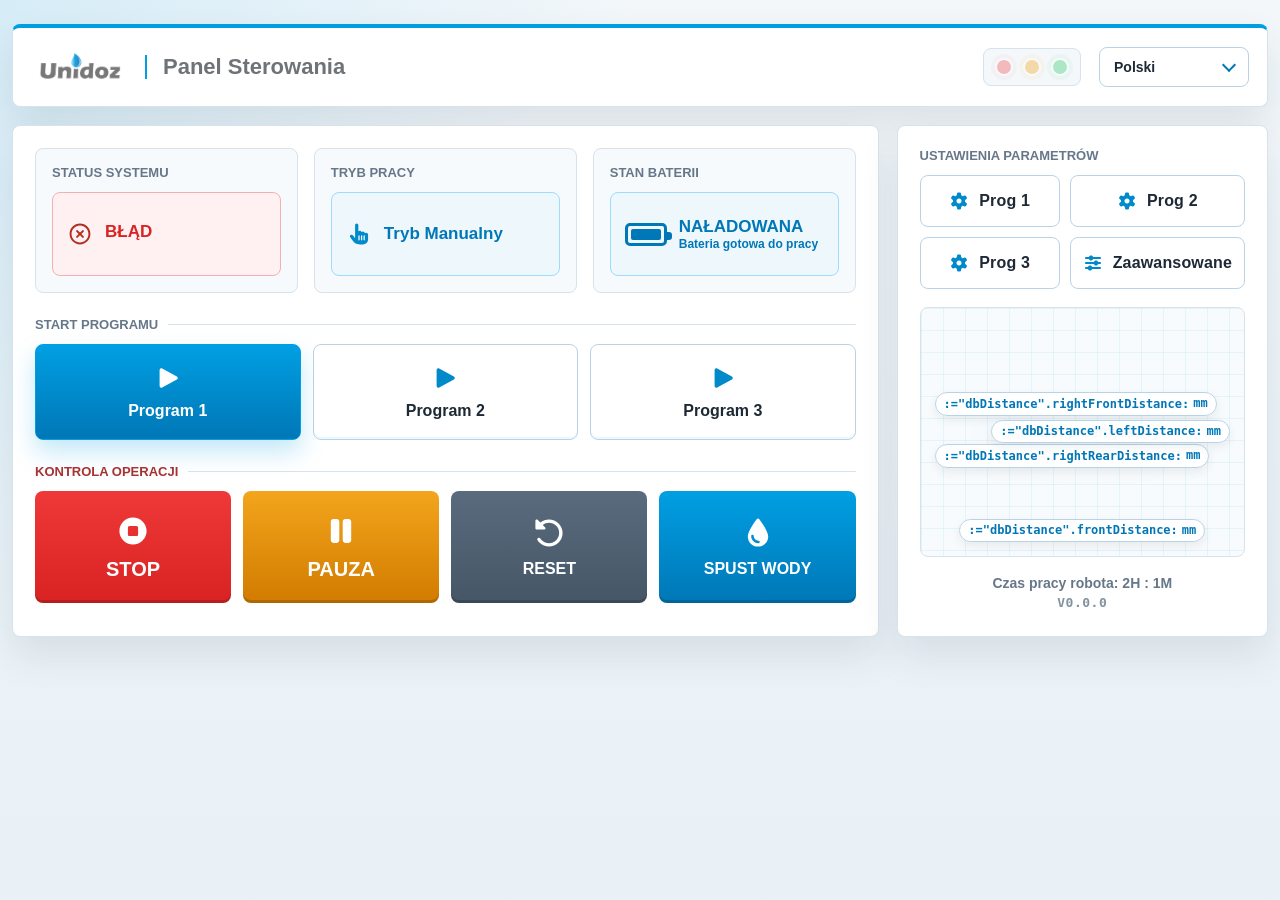
==== commit 676839ac: "Added version, battery-low, corrected translation" ====
--- a/index.html
+++ b/index.html
@@ -59,8 +59,8 @@
                 <div class="info-tile status-tile">
                     <div class="card-title" id="systemStatusTitle">Status systemu</div>
                     <div class="status-badge">
-                        <img src="./img/check.svg" alt="">
-                        <div>
+                        <img id="statusIcon" src="./img/check.svg" alt="">
+                        <div class="status-text-block">
                             <strong id="error-description">SYSTEM GOTOWY</strong>
                             <small id="noErrors">Brak błędów</small>
                         </div>
@@ -79,13 +79,16 @@
                     <div class="card-title" id="batteryTitle">Stan baterii</div>
 
                     <div class="battery-display battery-full">
-                        <div class="battery-icon">
-                            <div class="battery-fill"></div>
-                        </div>
-
-                        <div>
-                            <strong id="batteryState">NAŁADOWANA</strong>
-                            <small id="batteryInfo">Bateria gotowa do pracy</small>
+                        <div class="battery-icon-shell">
+                            <div class="battery-icon" aria-hidden="true">
+                                <div class="battery-fill"></div>
+                            </div>
+                            <img id="batteryIcon" class="battery-icon-image" src="" alt="">
+                        </div>
+
+                        <div>
+                            <strong id="batteryState"></strong>
+                            <small id="batteryInfo"></small>
                         </div>
                     </div>
                 </div>
@@ -119,22 +122,22 @@
             <div class="action-grid">
                 <button id="stopBtn" class="btn-action btn-stop">
                     <img id="stopIcon" src="./img/stop.svg" alt="">
-                    <span id="stopBtn">STOP</span>
+                    <span id="stopBtnLabel">STOP</span>
                 </button>
 
                 <button id="pauseBtn" class="btn-action btn-pause">
                     <img id="pauseIcon" src="./img/pause.svg" alt="">
-                    <span id="pauseBtn">PAUZA</span>
+                    <span id="pauseBtnLabel">PAUZA</span>
                 </button>
 
                 <button id="resetBtn" class="btn-action btn-reset">
                     <img id="resetIcon" src="./img/reset.svg" alt="">
-                    <span id="resetBtn">RESET</span>
+                    <span id="resetBtnLabel">RESET</span>
                 </button>
 
                 <button id="drainBtn" class="btn-action btn-water">
                     <img id="waterIcon" src="./img/droplet.svg" alt="">
-                    <span id="waterBtn">SPUST WODY</span>
+                    <span id="waterBtnLabel">SPUST WODY</span>
                 </button>
             </div>
         </section>
@@ -323,10 +326,22 @@
             <div class="settings-overlay" aria-hidden="true"></div>
 
             <div class="robot-visual">
-                <div id="right-top-distance" class="dim left-top"> <span class="unitMm">mm</span></div>
-                <div id="right-bottom-distance" class="dim left-bottom"> <span class="unitMm">mm</span></div>
-                <div id="left-distance" class="dim right"> <span class="unitMm">mm</span></div>
-                <div id="front-distance" class="dim bottom"> <span class="unitMm">mm</span></div>
+                <div id="right-top-distance" class="dim left-top">
+                    <span class="distance-value"></span>
+                    <span class="unitMm">mm</span>
+                </div>
+                <div id="right-bottom-distance" class="dim left-bottom">
+                    <span class="distance-value"></span>
+                    <span class="unitMm">mm</span>
+                </div>
+                <div id="left-distance" class="dim right">
+                    <span class="distance-value"></span>
+                    <span class="unitMm">mm</span>
+                </div>
+                <div id="front-distance" class="dim bottom">
+                    <span class="distance-value"></span>
+                    <span class="unitMm">mm</span>
+                </div>
 
                 <div class="blueprint-box">
                     <img id="robotImage"
@@ -336,7 +351,8 @@
             </div>
 
             <div class="work-time" id="workTime">
-                Czas pracy robota: 2H : 1M
+                <span id="workTimeText">Czas pracy robota: 2H : 1M</span>
+                <span class="software-version" id="softwareVersion">V1.0.0</span>
             </div>
         </aside>
     </main>
--- a/style.css
+++ b/style.css
@@ -312,6 +312,13 @@
     background: var(--success-bg);
     border: 1px solid #9ee6bd;
     color: var(--success);
+    transition: background-color 0.2s ease, border-color 0.2s ease, color 0.2s ease;
+}
+
+.status-badge-error {
+    background: #fff1f1;
+    border-color: #f4b0b0;
+    color: #c62828;
 }
 
 .mode-display,
@@ -319,6 +326,32 @@
     background: var(--field);
     border: 1px solid #9bdcff;
     color: var(--brand-blue-dark);
+    transition: background-color 0.2s ease, border-color 0.2s ease, color 0.2s ease;
+}
+
+.battery-display-error {
+    background: #fff1f1;
+    border-color: #f4b0b0;
+    color: #c62828;
+}
+
+.battery-display-error .battery-icon {
+    filter: brightness(0) saturate(100%) invert(20%) sepia(85%) saturate(2000%) hue-rotate(345deg) brightness(95%) contrast(95%);
+}
+
+.battery-display.battery-display-error {
+    background: #fff1f1;
+    border-color: #f4b0b0;
+    color: #c62828;
+}
+
+.battery-display.battery-display-error .battery-icon {
+    display: none;
+}
+
+.battery-display.battery-display-error .battery-icon-image {
+    display: block;
+    filter: brightness(0) saturate(100%) invert(20%) sepia(85%) saturate(2000%) hue-rotate(345deg) brightness(95%) contrast(95%);
 }
 
 .status-badge strong,
@@ -328,16 +361,26 @@
     line-height: 1.15;
 }
 
+.status-text-block {
+    display: flex;
+    flex-direction: column;
+    gap: 4px;
+}
+
 .status-badge small,
 .battery-display small {
     display: block;
-    margin-top: 5px;
+    margin-top: 0;
     font-weight: 750;
     font-size: 12px;
 }
 
 .status-badge small {
     color: #347a52;
+}
+
+.error-text {
+    color: #d92323;
 }
 
 .mode-display {
@@ -359,9 +402,23 @@
     filter: brightness(0) saturate(100%) invert(35%) sepia(57%) saturate(760%) hue-rotate(94deg) brightness(92%) contrast(92%);
 }
 
+.status-badge-error #statusIcon {
+    filter: brightness(0) saturate(100%) invert(20%) sepia(85%) saturate(2000%) hue-rotate(345deg) brightness(95%) contrast(95%);
+}
+
 .mode-display img {
     width: 26px;
     height: 26px;
+}
+
+.battery-icon-shell {
+    position: relative;
+    width: 42px;
+    height: 24px;
+    flex: 0 0 auto;
+    display: flex;
+    align-items: center;
+    justify-content: center;
 }
 
 .battery-icon {
@@ -372,6 +429,13 @@
     border-radius: 5px;
     padding: 3px;
     flex: 0 0 auto;
+}
+
+.battery-icon-image {
+    display: none;
+    width: 38px;
+    height: 38px;
+    object-fit: contain;
 }
 
 .battery-icon::after {
@@ -897,15 +961,35 @@
 
 .dim {
     position: absolute;
-    z-index: 3;
+    z-index: 6;
+    display: inline-flex;
+    align-items: center;
+    gap: 4px;
     color: var(--brand-blue-dark);
     font-size: 12px;
     font-weight: 850;
     font-family: Consolas, monospace;
-    background: rgba(255, 255, 255, 0.9);
+    background: rgba(255, 255, 255, 0.96);
     border: 1px solid #b8d3e7;
     border-radius: 999px;
     padding: 4px 8px;
+    box-shadow: 0 4px 10px rgba(24, 47, 70, 0.08);
+    line-height: 1;
+    pointer-events: none;
+    white-space: nowrap;
+}
+
+.dim .distance-value {
+    display: inline-block;
+    min-width: 1.2em;
+    text-align: right;
+}
+
+.dim .unitMm {
+    display: inline-block;
+    color: var(--brand-blue-dark);
+    font-weight: 900;
+    line-height: 1.1;
 }
 
 .left-top {
@@ -933,9 +1017,22 @@
     margin-top: 14px;
     color: var(--muted);
     padding: 4px;
+    display: flex;
+    flex-direction: column;
+    align-items: center;
+    gap: 4px;
     text-align: center;
     font-size: 14px;
     font-weight: 750;
+}
+
+.software-version {
+    color: var(--muted);
+    font-family: Consolas, monospace;
+    font-weight: 600;
+    font-size: 13px;
+    opacity: 0.8;
+    letter-spacing: 0.04em;
 }
 
 button,
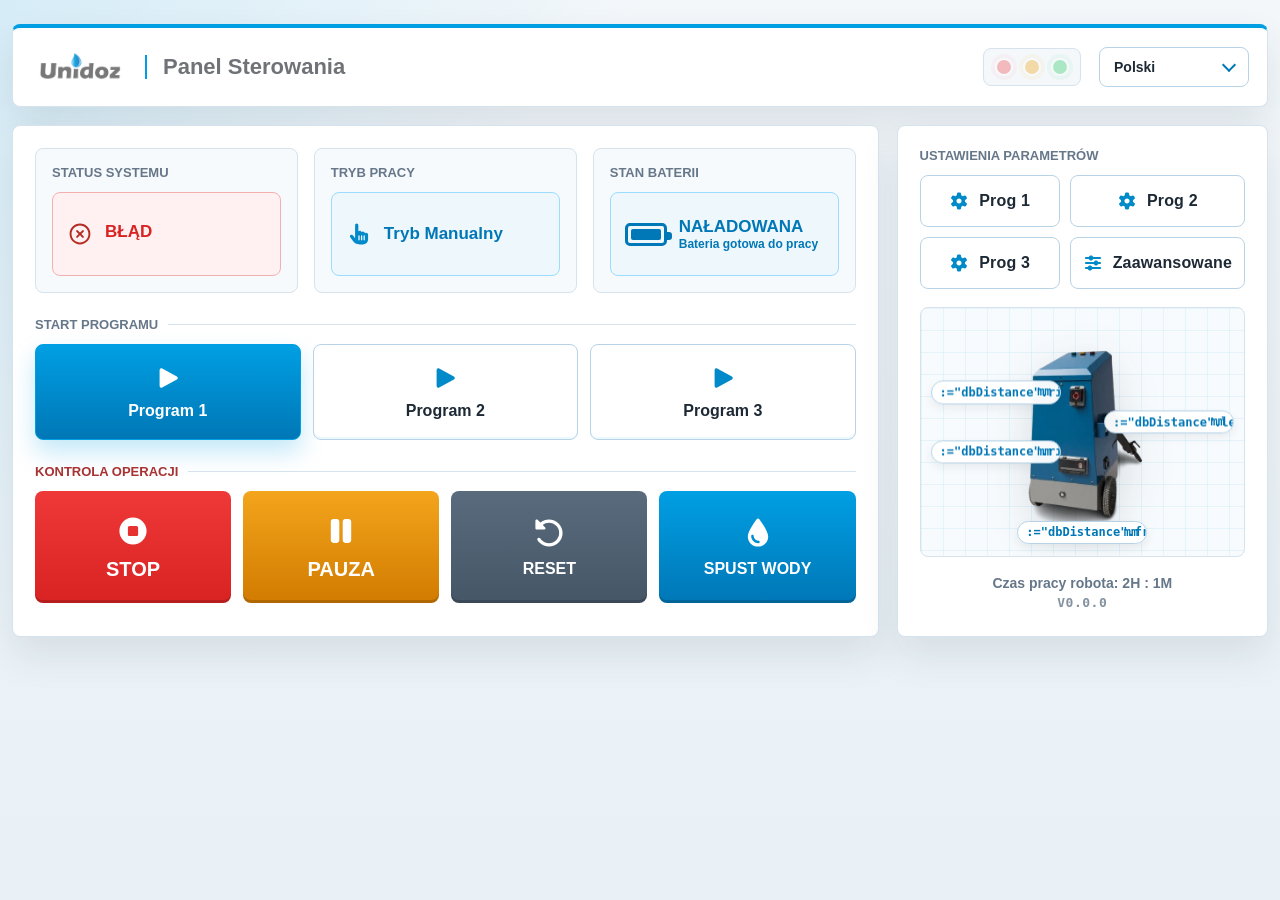
==== commit 1dcd842a: "Added loading variables in settings programs while open forms" ====
--- a/index.html
+++ b/index.html
@@ -171,15 +171,15 @@
                 <button class="btn-popup">X</button>
                 <div class="title-popup" id="title-1" data-translate-key="program1Title">Zmiana parametrów programy N1</div>
                 <form id="settings-program-form1" class="settings-program">
-                    <label for="param1-1" data-translate-key="programFieldRobotPosition">Pozycja robota [mm]:</label>
+                    <label for="param1-1">Pozycja robota [mm]:</label>
                     <input id="param1-1" name="param1" type="number" value=':="dbSettings".settingProgam1.setRightDistance:'>
-                    <label for="param1-2" data-translate-key="programFieldRobotVelocity">Prędkość robota:</label>
+                    <label for="param1-2">Prędkość robota:</label>
                     <input id="param1-2" name="param2" type="number" value=':="dbSettings".settingProgam1.setVelocity:'>
-                    <label for="param1-3" data-translate-key="programFieldArmVelocity">Prędkość ramia:</label>
+                    <label for="param1-3">Prędkość ramia:</label>
                     <input id="param1-3" name="param3" type="number" value=':="dbSettings".settingProgam1.setWashVelocity:'>
-                    <label for="param1-4" data-translate-key="programFieldArmRightPosition">Prawa pozycja ramia [mm]:</label>
+                    <label for="param1-4">Prawa pozycja ramia [mm]:</label>
                     <input id="param1-4" name="param4" type="number" value=':="dbSettings".settingProgam1.setWashRightPosition:'>
-                    <label for="param1-5" data-translate-key="programFieldArmLeftPosition">Lewa pozycja ramia [mm]:</label>
+                    <label for="param1-5">Lewa pozycja ramia [mm]:</label>
                     <input id="param1-5"  name="param5" type="number" value=':="dbSettings".settingProgam1.setWashLeftPosition:'>
                     <div class="form-actions">
                         <button type="submit" class="settings-btn" data-translate-key="saveSettings">Zapisz ustawienia</button>
@@ -190,15 +190,15 @@
                 <button class="btn-popup">X</button>
                 <div class="title-popup" data-translate-key="program2Title">Zmiana parametrów programy N2</div>
                 <form id="settings-program-form2" class="settings-program">
-                    <label for="param2-1" data-translate-key="programFieldRobotPosition">Pozycja robota [mm]:</label>
+                    <label for="param2-1">Pozycja robota [mm]:</label>
                     <input id="param2-1" name="param1" type="number" value=':="dbSettings".settingProgam2.setRightDistance:'>
-                    <label for="param2-2" data-translate-key="programFieldRobotVelocity">Prędkość robota:</label>
+                    <label for="param2-2">Prędkość robota:</label>
                     <input id="param2-2" name="param2" type="number" value=':="dbSettings".settingProgam2.setVelocity:'>
-                    <label for="param2-3" data-translate-key="programFieldArmVelocity">Prędkość ramia:</label>
+                    <label for="param2-3">Prędkość ramia:</label>
                     <input id="param2-3" name="param3" type="number" value=':="dbSettings".settingProgam2.setWashVelocity:'>
-                    <label for="param2-4" data-translate-key="programFieldArmRightPosition">Prawa pozycja ramia [mm]:</label>
+                    <label for="param2-4">Prawa pozycja ramia [mm]:</label>
                     <input id="param2-4" name="param4" type="number" value=':="dbSettings".settingProgam2.setWashRightPosition:'>
-                    <label for="param2-5" data-translate-key="programFieldArmLeftPosition">Lewa pozycja ramia [mm]:</label>
+                    <label for="param2-5">Lewa pozycja ramia [mm]:</label>
                     <input id="param2-5"  name="param5" type="number" value=':="dbSettings".settingProgam2.setWashLeftPosition:'>
                     <div class="form-actions">
                         <button type="submit" class="settings-btn" data-translate-key="saveSettings">Zapisz ustawienia</button>
@@ -209,15 +209,15 @@
                 <button class="btn-popup">X</button>
                 <div class="title-popup" data-translate-key="program3Title">Zmiana parametrów programy N3</div>
                 <form id="settings-program-form3" class="settings-program">
-                    <label for="param3-1" data-translate-key="programFieldRobotPosition">Pozycja robota [mm]:</label>
+                    <label for="param3-1">Pozycja robota [mm]:</label>
                     <input id="param3-1" name="param1" type="number" value=':="dbSettings".settingProgam3.setRightDistance:'>
-                    <label for="param3-2" data-translate-key="programFieldRobotVelocity">Prędkość robota:</label>
+                    <label for="param3-2">Prędkość robota:</label>
                     <input id="param3-2" name="param2" type="number" value=':="dbSettings".settingProgam3.setVelocity:'>
-                    <label for="param3-3" data-translate-key="programFieldArmVelocity">Prędkość ramia:</label>
+                    <label for="param3-3">Prędkość ramia:</label>
                     <input id="param3-3" name="param3" type="number" value=':="dbSettings".settingProgam3.setWashVelocity:'>
-                    <label for="param3-4" data-translate-key="programFieldArmRightPosition">Prawa pozycja ramia [mm]:</label>
+                    <label for="param3-4">Prawa pozycja ramia [mm]:</label>
                     <input id="param3-4" name="param4" type="number" value=':="dbSettings".settingProgam3.setWashRightPosition:'>
-                    <label for="param3-5" data-translate-key="programFieldArmLeftPosition">Lewa pozycja ramia [mm]:</label>
+                    <label for="param3-5">Lewa pozycja ramia [mm]:</label>
                     <input id="param3-5"  name="param5" type="number" value=':="dbSettings".settingProgam3.setWashLeftPosition:'>
                     <div class="form-actions">
                         <button type="submit" class="settings-btn" data-translate-key="saveSettings">Zapisz ustawienia</button>
@@ -238,26 +238,30 @@
                             <input id="param-robot-2" name="param2" type="number" value=':="dbSettings".frontLimitToSetRobot:'>
                         </div>
                         <div>
-                            <label for="param-robot-11" data-translate-key="advancedAlignmentDifferenceLabel">Dopuszczona różnica wyrównania się:</label>
-                            <input id="param-robot-11" name="param11" type="number" value=':="dbSettings".diffDistanceToAllign:'>
-                        </div>
-                        <div>
-                            <label for="param-robot-12" data-translate-key="advancedMinFullWashAngleLabel">Minimalny dystans do pełnego obrotu ramia:</label>
-                            <input id="param-robot-12" name="param12" type="number" value=':="dbSettings".minDistanceToFullWashAngle:'>
+                            <label for="param-robot-3" data-translate-key="advancedAlignmentDifferenceLabel">Dopuszczona różnica wyrównania się:</label>
+                            <input id="param-robot-3" name="param3" type="number" value=':="dbSettings".diffDistanceToAllign:'>
+                        </div>
+                        <div>
+                            <label for="param-robot-4" data-translate-key="advancedMinFullWashAngleLabel">Minimalny dystans do pełnego obrotu ramia:</label>
+                            <input id="param-robot-4" name="param4" type="number" value=':="dbSettings".minDistanceToFullWashAngle:'>
                         </div>
                     </div>
                     <div class="field-pair">
                         <div>
-                            <label for="param-robot-13" data-translate-key="advancedSensorArmDistanceLabel">Dystans między prawym czujnikiem a ramiem:</label>
-                            <input id="param-robot-13" name="param13" type="number" value=':="dbSettings".distanceToResetSWLimitOfWM:'>
-                        </div>
-                        <div>
-                            <label for="param-robot-14" data-translate-key="advancedFrontCorrectionLabel">Korekta dystansu z przodu:</label>
-                            <input id="param-robot-14" name="param14" type="number" value=':="dbSettings".correctFrontDistance:'>
-                        </div>
-                        <div>
-                            <label for="param-robot-15" data-translate-key="advancedStepsLabel">Ilość kroków:</label>
-                            <input id="param-robot-15" name="param15" type="number" value=':="dbSettings".maxRobotSteps:'>
+                            <label for="param-robot-5" data-translate-key="advancedSensorArmDistanceLabel">Dystans między prawym czujnikiem a ramiem:</label>
+                            <input id="param-robot-5" name="param5" type="number" value=':="dbSettings".distanceToResetSWLimitOfWM:'>
+                        </div>
+                        <div>
+                            <label for="param-robot-6" data-translate-key="advancedFrontCorrectionLabel">Korekta dystansu z przodu:</label>
+                            <input id="param-robot-6" name="param6" type="number" value=':="dbSettings".correctFrontDistance:'>
+                        </div>
+                        <div>
+                            <label for="param-robot-7" data-translate-key="advancedStepsLabel">Ilość kroków:</label>
+                            <input id="param-robot-7" name="param7" type="number" value=':="dbSettings".maxRobotSteps:'>
+                        </div>
+                        <div>
+                            <label for="param-robot-8" data-translate-key="advancedWashVelocityLabel">Prędkość ramia w trybie ręcznym:</label>
+                            <input id="param-robot-8" name="param8" type="number" value=':="dbSettings".setManualWashVelocity:'>
                         </div>
                     </div>
                     <div class="settings-group-row">
@@ -265,12 +269,12 @@
                             <div class="title-settings-group" data-translate-key="advancedWashCountTitle">Ilość mycia</div>
                             <div class="settings-group">
                                 <div class="settings-group-item">
-                                    <label for="param-robot-3" data-translate-key="advancedWashStartLabel">start:</label>
-                                    <input id="param-robot-3" name="param3" type="number" value=':="dbSettings".numWashesBeforeStart:'>
-                                </div>
-                                <div class="settings-group-item">
-                                    <label for="param-robot-4" data-translate-key="advancedWashStopLabel">stop:</label>
-                                    <input id="param-robot-4" name="param4" type="number" value=':="dbSettings".numWashesAtTheEnd:'>
+                                    <label for="param-robot-9" data-translate-key="advancedWashStartLabel">start:</label>
+                                    <input id="param-robot-9" name="param9" type="number" value=':="dbSettings".numWashesBeforeStart:'>
+                                </div>
+                                <div class="settings-group-item">
+                                    <label for="param-robot-10" data-translate-key="advancedWashStopLabel">stop:</label>
+                                    <input id="param-robot-10" name="param10" type="number" value=':="dbSettings".numWashesAtTheEnd:'>
                                 </div>
                             </div>
                         </div>
@@ -278,12 +282,12 @@
                             <div class="title-settings-group" data-translate-key="advancedArmDetectionTitle">Pozycja ramia podczas wykrywania objektu</div>
                             <div class="settings-group">
                                 <div class="settings-group-item">
-                                    <label for="param-robot-5" data-translate-key="advancedArmLeftLabel">lewa:</label>
-                                    <input id="param-robot-5" name="param5" type="number" value=':="dbSettings".leftSWLimit:'>
-                                </div>
-                                <div class="settings-group-item">
-                                    <label for="param-robot-6" data-translate-key="advancedArmRightLabel">prawa:</label>
-                                    <input id="param-robot-6" name="param6" type="number" value=':="dbSettings".rightSWLimit:'>
+                                    <label for="param-robot-11" data-translate-key="advancedArmLeftLabel">lewa:</label>
+                                    <input id="param-robot-11" name="param11" type="number" value=':="dbSettings".leftSWLimit:'>
+                                </div>
+                                <div class="settings-group-item">
+                                    <label for="param-robot-12" data-translate-key="advancedArmRightLabel">prawa:</label>
+                                    <input id="param-robot-12" name="param12" type="number" value=':="dbSettings".rightSWLimit:'>
                                 </div>
                             </div>
                         </div>
@@ -293,12 +297,12 @@
                             <div class="title-settings-group" data-translate-key="advancedRobotSpeedTitle">Prędkość robota przy</div>
                             <div class="settings-group">
                                 <div class="settings-group-item">
-                                    <label for="param-robot-7" data-translate-key="advancedPositioningLabel">pozycjonowaniu:</label>
-                                    <input id="param-robot-7" name="param7" type="number" value=':="dbSettings".setRobotVelocity:'>
-                                </div>
-                                <div class="settings-group-item">
-                                    <label for="param-robot-8" data-translate-key="advancedAlignmentLabel">wyrównaniu:</label>
-                                    <input id="param-robot-8" name="param8" type="number" value=':="dbSettings".allignVelocity:'>
+                                    <label for="param-robot-13" data-translate-key="advancedPositioningLabel">pozycjonowaniu:</label>
+                                    <input id="param-robot-13" name="param13" type="number" value=':="dbSettings".setRobotVelocity:'>
+                                </div>
+                                <div class="settings-group-item">
+                                    <label for="param-robot-14" data-translate-key="advancedAlignmentLabel">wyrównaniu:</label>
+                                    <input id="param-robot-14" name="param14" type="number" value=':="dbSettings".allignVelocity:'>
                                 </div>
                             </div>
                         </div>
@@ -306,12 +310,12 @@
                             <div class="title-settings-group" data-translate-key="advancedDriveHysteresisTitle">Histyreza jazdy robota</div>
                             <div class="settings-group">
                                 <div class="settings-group-item">
-                                    <label for="param-robot-9" data-translate-key="advancedPlusLabel">plus:</label>
-                                    <input id="param-robot-9" name="param9" type="number" value=':="dbSettings".maxRightDistanceToCorrecRobotDriving:'>
-                                </div>
-                                <div class="settings-group-item">
-                                    <label for="param-robot-10" data-translate-key="advancedMinusLabel">minus:</label>
-                                    <input id="param-robot-10" name="param10" type="number" value=':="dbSettings".minRightDistanceToCorrecRobotDriving:'>
+                                    <label for="param-robot-15" data-translate-key="advancedPlusLabel">plus:</label>
+                                    <input id="param-robot-15" name="param15" type="number" value=':="dbSettings".maxRightDistanceToCorrecRobotDriving:'>
+                                </div>
+                                <div class="settings-group-item">
+                                    <label for="param-robot-16" data-translate-key="advancedMinusLabel">minus:</label>
+                                    <input id="param-robot-16" name="param16" type="number" value=':="dbSettings".minRightDistanceToCorrecRobotDriving:'>
                                 </div>
                             </div>
                         </div>
@@ -345,7 +349,7 @@
 
                 <div class="blueprint-box">
                     <img id="robotImage"
-                         src="https://unidoz.com/images/com_hikashop/upload/thumbnails/666x1000f/robot_p22_1129484134.webp"
+                         src="img/robot_p22.webp"
                          alt="Robot przemysłowy">
                 </div>
             </div>
--- a/style.css
+++ b/style.css
@@ -932,6 +932,7 @@
 .robot-visual {
     position: relative;
     height: 250px;
+    min-height: 250px;
     background:
         linear-gradient(rgba(0, 159, 227, 0.08) 1px, transparent 1px),
         linear-gradient(90deg, rgba(0, 159, 227, 0.08) 1px, transparent 1px),
@@ -944,19 +945,29 @@
     display: flex;
     align-items: center;
     justify-content: center;
+    isolation: isolate;
 }
 
 .blueprint-box {
     position: relative;
     z-index: 2;
+    width: min(100%, 220px);
+    height: 220px;
+    display: flex;
+    align-items: center;
+    justify-content: center;
+    flex-shrink: 0;
 }
 
 .blueprint-box img {
-    height: 285px;
+    display: block;
+    height: 220px;
     width: auto;
     max-width: 100%;
     object-fit: contain;
+    object-position: center;
     filter: drop-shadow(0 14px 22px rgba(21, 42, 62, 0.15));
+    will-change: transform;
 }
 
 .dim {
@@ -977,6 +988,10 @@
     line-height: 1;
     pointer-events: none;
     white-space: nowrap;
+    backdrop-filter: blur(2px);
+    max-width: min(42%, 130px);
+    overflow: hidden;
+    text-overflow: ellipsis;
 }
 
 .dim .distance-value {
@@ -993,22 +1008,25 @@
 }
 
 .left-top {
-    left: 14px;
+    left: 10px;
     top: 34%;
+    transform: translateY(-50%);
 }
 
 .left-bottom {
-    left: 14px;
-    top: 55%;
+    left: 10px;
+    top: 58%;
+    transform: translateY(-50%);
 }
 
 .right {
-    right: 14px;
-    top: 45%;
+    right: 10px;
+    top: 46%;
+    transform: translateY(-50%);
 }
 
 .bottom {
-    bottom: 14px;
+    bottom: 12px;
     left: 50%;
     transform: translateX(-50%);
 }
